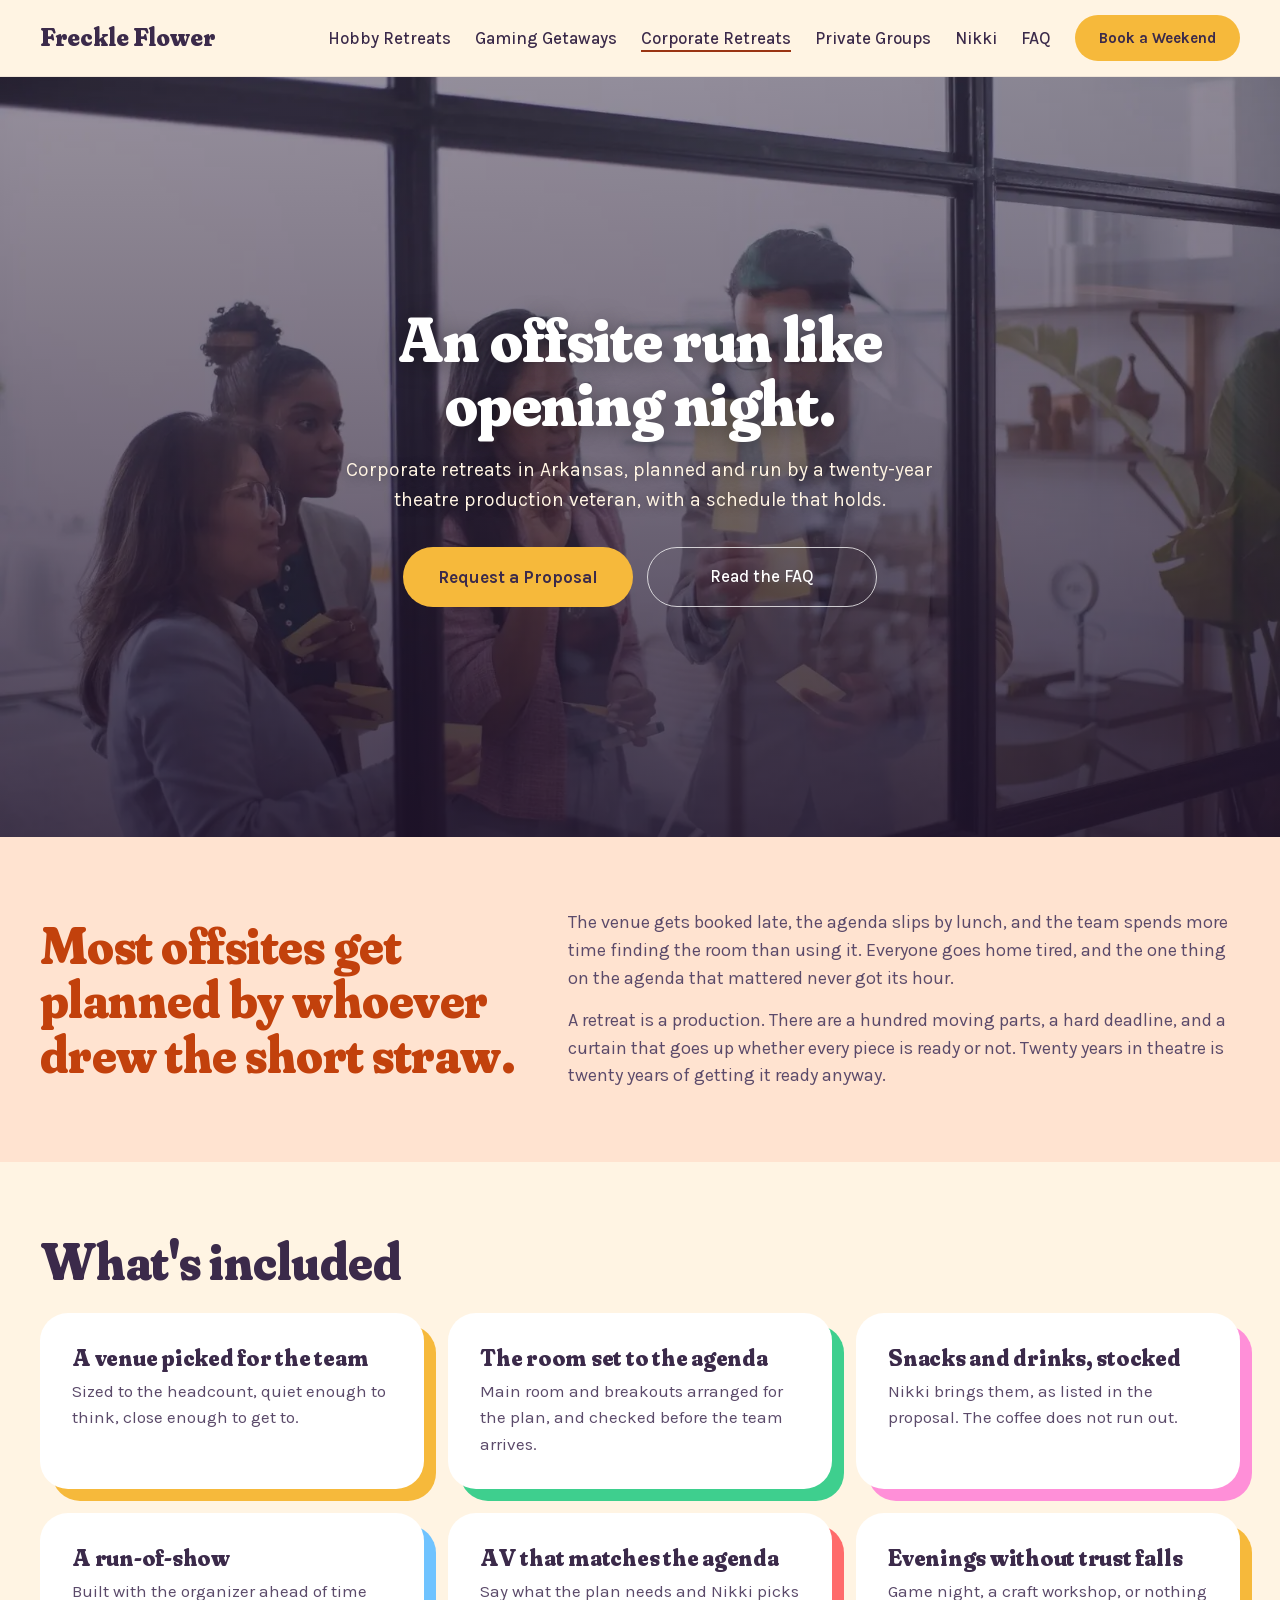
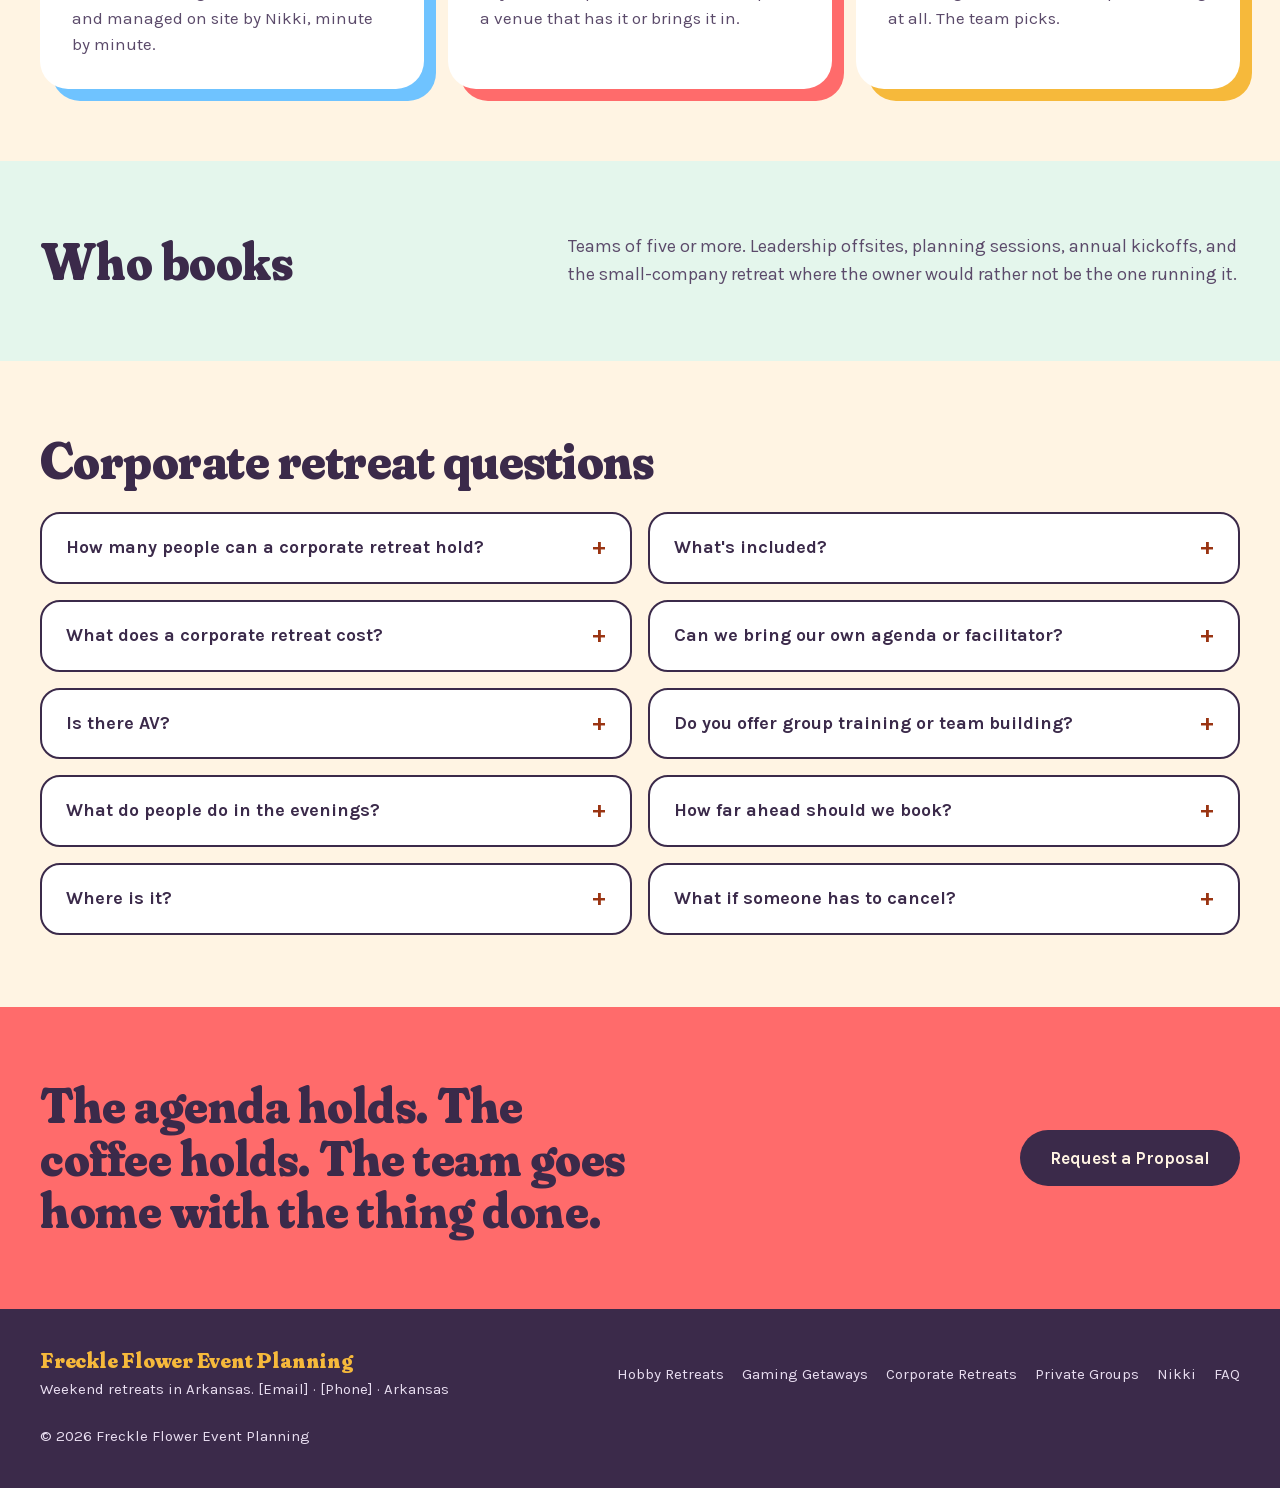
==== public/corporate-retreats.html @ 46fff673 "Hero: Business Made Simple pattern on every page One full-bleed photo behind everything, darkened, w" ====
<!doctype html>
<html lang="en">
<head>
<meta charset="utf-8">
<meta name="viewport" content="width=device-width, initial-scale=1">
<title>Corporate Retreats in Arkansas | Freckle Flower Event Planning</title>
<meta name="description" content="Corporate retreats in Arkansas planned and run by a twenty-year theatre production veteran. A venue that fits the team, a room set to the agenda, and a schedule that holds.">
<meta name="theme-color" content="#FFF4E3">
<link rel="icon" href="favicon.svg" type="image/svg+xml">
<link rel="preload" as="image" imagesrcset="assets/img/corporate-480.webp 480w, assets/img/corporate-800.webp 800w, assets/img/corporate-1200.webp 1200w, assets/img/corporate-1600.webp 1600w" imagesizes="100vw" fetchpriority="high">
<link rel="preload" href="assets/fonts/fraunces-800.woff2" as="font" type="font/woff2" crossorigin>
<link rel="preload" href="assets/fonts/karla-latin.woff2" as="font" type="font/woff2" crossorigin>
<style>@font-face{font-family:'Fraunces';font-style:normal;font-weight:800;font-display:swap;src:url(assets/fonts/fraunces-800.woff2) format('woff2')}
@font-face{font-family:'Karla';font-style:normal;font-weight:400 800;font-display:swap;src:url(assets/fonts/karla-latin.woff2) format('woff2')}
:root{--rust-text:#9A3412;--cream:#FFF4E3;--peach:#FFE3D0;--mint:#E4F6EC;--ink:#3B2A4A;--muted:#5B4A6A;--rust:#C2410C;--marigold:#F6B93B;--coral:#FF6B6B;--green:#3ECF8E;--pink:#FF8FD8;--sky:#6FC3FF;--plum:#B8329A;--blue:#1D6FA8;--dkgreen:#1B8A5A}
*{box-sizing:border-box}
html{scroll-behavior:smooth}
body{margin:0;background:var(--cream);color:var(--ink);font-family:Karla,Arial,Helvetica,sans-serif;font-size:17px;line-height:1.55}
img,video{max-width:100%;display:block}
img{height:auto}
a{color:var(--rust-text)}
.display{font-family:Fraunces,'Times New Roman',Times,serif;font-variation-settings:"SOFT" 100,"WONK" 1;letter-spacing:-.01em;font-weight:800;line-height:1.05}
h1,h2,h3{margin:0}
h2.display{font-size:clamp(30px,4.4vw,52px);margin-bottom:24px;text-wrap:balance}
h3.display{font-size:24px;margin-bottom:8px}
p{margin:0 0 14px}
p:last-child{margin-bottom:0}
.wrap{width:min(1200px,100% - 32px);margin-inline:auto}
.text-rust{color:var(--rust)}.text-plum{color:var(--plum)}.text-blue{color:var(--blue)}.text-green{color:var(--dkgreen)}
.lead{font-size:19px;color:var(--muted)}
.prose{color:var(--muted);font-size:18px}
.prose .strong,.strong{color:var(--ink);font-weight:500}
.prose h2{color:var(--ink)}
.eyebrow{display:inline-block;background:var(--peach);color:var(--rust-text);border-radius:999px;padding:8px 16px;font-size:13px;font-weight:700;letter-spacing:.08em;text-transform:uppercase;margin-bottom:16px}
.band-peach .eyebrow{background:var(--cream)}

/* nav */
.nav{background:var(--cream);position:sticky;top:0;z-index:20;border-bottom:1px solid rgba(59,42,74,.08)}
.nav-inner{display:flex;align-items:center;justify-content:space-between;min-height:76px;gap:16px}
.brand{font-size:26px;color:var(--ink);text-decoration:none}
.menu ul{list-style:none;margin:0;padding:0;display:flex;gap:24px;align-items:center;font-weight:500}
.menu a{color:var(--ink);text-decoration:none}
.menu a.active{border-bottom:2px solid var(--rust-text);padding-bottom:2px}
.nav-toggle{display:none;background:none;border:0;width:44px;height:44px;padding:8px;cursor:pointer;flex-direction:column;justify-content:center;gap:6px}
.nav-toggle span{display:block;height:3px;background:var(--ink);border-radius:2px}
@media (max-width:1100px){
  .nav-toggle{display:flex}
  .menu{display:none;position:absolute;left:0;right:0;top:100%;background:var(--cream);border-bottom:1px solid rgba(59,42,74,.1);padding:12px 16px 20px}
  .menu.open{display:block}
  .menu ul{flex-direction:column;align-items:flex-start;gap:14px}
  .menu ul li{width:100%}.menu a{display:block;padding:8px 0;font-size:18px}
}

/* buttons */
.btn{display:inline-block;padding:16px 28px;border-radius:999px;font-weight:700;font-size:17px;text-decoration:none;color:var(--ink);border:2px solid transparent;cursor:pointer;font-family:inherit;line-height:1.2}
.btn-accent{background:var(--marigold)}
.btn-secondary{background:transparent;border:1.5px solid rgba(59,42,74,.55);font-weight:500}
.btn-ink{background:var(--ink);color:var(--cream)}
.c-marigold{background:var(--marigold)}.c-pink{background:var(--pink)}.c-sky{background:var(--sky)}.c-mint{background:var(--green)}
.menu .btn{padding:12px 22px;font-size:15px}
.btn-row{display:flex;gap:14px;flex-wrap:wrap;margin-top:8px}
.link{font-weight:700;text-decoration:none;color:var(--rust-text);border-bottom:2px solid var(--rust-text)}

/* hero */
.page-title{font-size:clamp(36px,5.5vw,64px);line-height:1;margin-bottom:16px}
@media (max-width:900px){
  .eyebrow{font-size:12px;letter-spacing:.06em;border-radius:14px;padding:7px 12px}
}

/* cards */
.card{background:#fff;border-radius:28px;padding:32px;color:var(--ink)}
.card p{color:var(--muted)}
.card svg{color:var(--ink);margin-bottom:12px}
.shadow-marigold{box-shadow:12px 12px 0 var(--marigold)}
.shadow-mint{box-shadow:12px 12px 0 var(--green)}
.shadow-pink{box-shadow:12px 12px 0 var(--pink)}
.shadow-sky{box-shadow:12px 12px 0 var(--sky)}
.shadow-coral{box-shadow:12px 12px 0 var(--coral)}
.shadow-ink{box-shadow:8px 8px 0 var(--ink)}
.card-link{text-decoration:none;background:var(--cream);display:flex;flex-direction:column;gap:6px}
.card-link .more{font-weight:700;margin-top:auto}

/* sections */
.band{padding:72px 0}
.band-peach{background:var(--peach)}.band-mint{background:var(--mint)}.band-marigold{background:var(--marigold)}.band-coral{background:var(--coral)}
.two-col{display:grid;grid-template-columns:minmax(0,5fr) minmax(0,7fr);gap:48px;align-items:center}
.two-col h2{margin-bottom:0}
.grid{display:grid;gap:24px}
.grid-3{grid-template-columns:repeat(3,minmax(0,1fr))}
.grid-2{grid-template-columns:repeat(2,minmax(0,1fr))}
@media (max-width:900px){.two-col{grid-template-columns:1fr;gap:20px}.grid-3{grid-template-columns:1fr}.grid-2{grid-template-columns:1fr}.band{padding:56px 0}}
.band .btn-row{margin-top:32px}
.cta-inner{display:flex;align-items:center;justify-content:space-between;gap:32px;flex-wrap:wrap}
.cta-inner h2{margin:0;max-width:760px;font-size:clamp(30px,4.2vw,50px)}

/* group video band: video on top, card overlapping its bottom edge */
.party{position:relative;padding:0 0 56px;background:var(--cream)}
.party-media{position:relative;width:100%;height:min(68vh,640px);min-height:320px;overflow:hidden;background:var(--peach)}
.party-poster,.party-video{position:absolute;inset:0;width:100%;height:100%;max-width:none;object-fit:cover;object-position:center 30%}
.party-video{opacity:0;transition:opacity .9s ease}
.party-video.is-on{opacity:1}
.party-card{position:relative;margin-top:-72px;max-width:720px;background:#fff;padding:40px 44px}
@media (max-width:900px){.party{padding-bottom:44px}.party-media{height:auto;min-height:0;aspect-ratio:4/3}.party-card{margin-top:-44px;max-width:none}}
@media (min-width:600px) and (max-width:900px){.party-media{aspect-ratio:16/9}}

/* guide: Nikki at the center of a flower */
.guide{display:grid;grid-template-columns:400px minmax(0,1fr);gap:64px;align-items:center}
.guide-photo{position:relative;width:100%;max-width:400px;aspect-ratio:1/1;margin:0 auto}
.guide-photo .petals{position:absolute;inset:0;width:100%;height:100%}
.guide-photo img{position:absolute;left:16%;top:16%;width:68%;height:68%;max-width:none;object-fit:cover;object-position:46% 28%;border-radius:50%;border:6px solid var(--cream);box-shadow:0 6px 0 rgba(59,42,74,.12)}
.badge{position:absolute;left:50%;bottom:2%;translate:-50% 0;white-space:nowrap;background:var(--ink);color:var(--cream);border-radius:999px;padding:10px 18px;font-weight:700;font-size:15px}
.pills{display:flex;gap:10px;flex-wrap:wrap;margin-top:16px}
.pills span{background:var(--cream);border-radius:999px;padding:10px 16px;font-size:14px;font-weight:700;color:var(--rust-text)}
@media (max-width:900px){.guide{grid-template-columns:1fr;gap:28px}.guide-photo{max-width:340px}}

/* steps */
.steps .step{border-top:4px solid var(--marigold);padding-top:20px}
.step-mint{border-top-color:var(--green)!important}.step-pink{border-top-color:var(--pink)!important}
.step .num{font-size:64px;line-height:1;margin-bottom:8px}
.step h3{font-size:24px;margin-bottom:8px}
.step p{color:var(--muted)}

/* lead form */
.lead-card{display:grid;grid-template-columns:minmax(0,1fr) minmax(0,1fr);gap:48px;align-items:center;padding:44px 52px}
.lead-card h2{font-size:clamp(26px,3vw,34px)}
.form{display:flex;flex-direction:column;gap:10px}
.form label{font-size:14px;font-weight:700}
.form input,.form select{font:inherit;padding:13px 16px;border-radius:12px;border:2px solid var(--ink);background:var(--cream);color:var(--ink);width:100%}
.form .btn{align-self:flex-start;margin-top:8px}
@media (max-width:900px){.lead-card{grid-template-columns:1fr;gap:24px;padding:28px}}

/* faq */
.faq-grid{display:grid;grid-template-columns:repeat(2,minmax(0,1fr));gap:16px}
.faq{background:#fff;border:2px solid var(--ink);border-radius:20px;padding:0}
.faq summary{cursor:pointer;padding:20px 24px;font-weight:700;font-size:18px;list-style:none;display:flex;justify-content:space-between;gap:16px}
.faq summary::-webkit-details-marker{display:none}
.faq summary::after{content:"+";font-size:24px;line-height:1;color:var(--rust-text);flex:0 0 auto}
.faq[open] summary::after{content:"\2013"}
.faq p{padding:0 24px 22px;color:var(--muted);margin:0}
.faq-img{width:100%;height:clamp(200px,40vw,380px);object-fit:cover;border-radius:32px;margin-bottom:28px}
@media (max-width:900px){.faq-grid{grid-template-columns:1fr}}

/* footer */
.footer{background:var(--ink);color:#E8DDF0;padding:40px 0;font-size:15px}
.footer-inner{display:flex;justify-content:space-between;align-items:center;gap:24px;flex-wrap:wrap}
.footer-brand{font-size:22px;color:var(--marigold);margin-bottom:6px}
.footer-links{display:flex;gap:18px;flex-wrap:wrap}
.footer-links a{color:#E8DDF0;text-decoration:none}

/* phone refinements */
.jump{display:flex;gap:12px;flex-wrap:wrap;margin-top:8px}
@media (max-width:640px){
  .party-card{padding:26px 24px}
  .jump{display:grid;grid-template-columns:1fr 1fr;gap:10px}
  .jump .btn{padding:14px 8px;font-size:15px;text-align:center}
  .cta-inner .btn{width:100%;text-align:center}
  .cta-inner{gap:20px}
}

/* phone hero: one full-width button, secondary as a text link (kept last so it wins) */


/* hero: full-bleed photo, darkened, centered copy, stacked buttons */
.hero{position:relative;isolation:isolate;display:flex;align-items:center;justify-content:center;text-align:center;min-height:min(86vh,760px);padding:64px 0;background:var(--ink);color:#fff;overflow:hidden}
.hero-img{position:absolute;inset:0;z-index:-2;width:100%;height:100%;object-fit:cover}
.hero::before{content:"";position:absolute;inset:0;z-index:-1;background:linear-gradient(180deg,rgba(28,14,40,.45) 0%,rgba(28,14,40,.62) 55%,rgba(28,14,40,.8) 100%)}
.hero > .wrap{width:min(860px,100% - 32px)}
.hero-card{background:none;padding:0;box-shadow:none;border-radius:0;display:flex;flex-direction:column;align-items:center}
.hero-title{font-size:clamp(38px,5vw,72px);line-height:1;color:#fff;margin:0 0 20px;text-wrap:balance;text-shadow:0 2px 24px rgba(0,0,0,.4)}
.hero-title .text-rust{color:var(--marigold)}
.hero .lead{color:#FFF4E3;font-size:clamp(18px,1.5vw,22px);max-width:34em;margin:0 0 32px;text-shadow:0 1px 12px rgba(0,0,0,.4)}
.hero .btn-row{margin:0;justify-content:center;gap:14px}
.hero .btn{min-width:230px;text-align:center;padding:18px 30px}
.hero .btn-secondary{color:#fff;border-color:rgba(255,255,255,.75)}
@media (max-width:900px){
  .hero{min-height:min(78vh,640px);padding:48px 0}
  .hero .btn-row{flex-direction:column;align-items:stretch;width:100%;max-width:360px;gap:12px}
  .hero .btn-secondary{border:0;text-decoration:underline;text-underline-offset:4px;padding:10px 0}
}
</style>
</head>
<body>
<header class="nav">
<div class="wrap nav-inner">
<a class="brand display" href="index.html">Freckle Flower</a>
<button class="nav-toggle" aria-expanded="false" aria-controls="menu" aria-label="Menu"><span></span><span></span><span></span></button>
<nav id="menu" class="menu"><ul><li><a href="hobby-retreats.html">Hobby Retreats</a></li><li><a href="gaming-getaways.html">Gaming Getaways</a></li><li><a href="corporate-retreats.html" class=active>Corporate Retreats</a></li><li><a href="private-groups.html">Private Groups</a></li><li><a href="index.html#nikki">Nikki</a></li><li><a href="faq.html">FAQ</a></li><li><a class="btn btn-accent" href="index.html#book">Book a Weekend</a></li></ul></nav>
</div>
</header>
<main>
<section class="hero">
<img class="hero-img" src="assets/img/corporate-1600.webp" srcset="assets/img/corporate-480.webp 480w, assets/img/corporate-800.webp 800w, assets/img/corporate-1200.webp 1200w, assets/img/corporate-1600.webp 1600w" sizes="100vw" width="1600" height="1067" alt="A team of four working through sticky notes on a glass wall" fetchpriority="high" decoding="async" style="object-position: center 40%">
<div class="wrap"><div class="card hero-card shadow-ink">
<h1 class="display hero-title">An offsite run like opening night.</h1>
<p class="lead">Corporate retreats in Arkansas, planned and run by a twenty-year theatre production veteran, with a schedule that holds.</p>
<div class="btn-row"><a class="btn btn-accent" href="#book">Request a Proposal</a><a class="btn btn-secondary" href="faq.html">Read the FAQ</a></div>
</div></div>
</section>
<section class="band band-peach"><div class="wrap two-col">
<h2 class="display text-rust">Most offsites get planned by whoever drew the short straw.</h2><div class="prose"><p>The venue gets booked late, the agenda slips by lunch, and the team spends more time finding the room than using it. Everyone goes home tired, and the one thing on the agenda that mattered never got its hour.</p><p>A retreat is a production. There are a hundred moving parts, a hard deadline, and a curtain that goes up whether every piece is ready or not. Twenty years in theatre is twenty years of getting it ready anyway.</p></div>
</div></section>
<section class="band"><div class="wrap">
<h2 class="display">What's included</h2><div class="grid grid-3"><div class="card shadow-marigold"><h3 class="display">A venue picked for the team</h3><p>Sized to the headcount, quiet enough to think, close enough to get to.</p></div><div class="card shadow-mint"><h3 class="display">The room set to the agenda</h3><p>Main room and breakouts arranged for the plan, and checked before the team arrives.</p></div><div class="card shadow-pink"><h3 class="display">Snacks and drinks, stocked</h3><p>Nikki brings them, as listed in the proposal. The coffee does not run out.</p></div><div class="card shadow-sky"><h3 class="display">A run-of-show</h3><p>Built with the organizer ahead of time and managed on site by Nikki, minute by minute.</p></div><div class="card shadow-coral"><h3 class="display">AV that matches the agenda</h3><p>Say what the plan needs and Nikki picks a venue that has it or brings it in.</p></div><div class="card shadow-marigold"><h3 class="display">Evenings without trust falls</h3><p>Game night, a craft workshop, or nothing at all. The team picks.</p></div></div>
</div></section>
<section class="band band-mint"><div class="wrap two-col">
<h2 class="display">Who books</h2><div class="prose"><p>Teams of five or more. Leadership offsites, planning sessions, annual kickoffs, and the small-company retreat where the owner would rather not be the one running it.</p></div>
</div></section>
<section class="band"><div class="wrap">
<h2 class="display">Corporate retreat questions</h2><div class="faq-grid"><details class="faq"><summary>How many people can a corporate retreat hold?</summary><p>Retreats run for teams of five or more. Say the headcount up front and Nikki picks a venue that fits it.</p></details><details class="faq"><summary>What's included?</summary><p>A venue picked for the team, the room set to the agenda, snacks and drinks stocked, a run-of-show, and Nikki on site running the clock. Catering and lodging are arranged per retreat and spelled out in the proposal.</p></details><details class="faq"><summary>What does a corporate retreat cost?</summary><p>Every retreat is built and priced for the team. Headcount, length, venue, and the agenda all shape it, so pricing comes with the proposal.</p></details><details class="faq"><summary>Can we bring our own agenda or facilitator?</summary><p>Yes. The team owns the content. Nikki owns the logistics and the clock.</p></details><details class="faq"><summary>Is there AV?</summary><p>Depends on the venue. Say what the agenda needs, projector, screens, whiteboards, wifi, and Nikki picks a place that has it or brings it in. It's all in the proposal.</p></details><details class="faq"><summary>Do you offer group training or team building?</summary><p>Not personally. I run the retreat. I do have a few facilitators I collaborate with all the time, and if the team wants training or team building built into the weekend, say so and I'll recommend a few.</p></details><details class="faq"><summary>What do people do in the evenings?</summary><p>Whatever they want. Game night, a craft workshop, or nothing at all. No trust falls.</p></details><details class="faq"><summary>How far ahead should we book?</summary><p>As early as the calendar allows. A retreat is planned like a production, and the run-of-show takes a few weeks to build.</p></details><details class="faq"><summary>Where is it?</summary><p>At a venue picked for the team, somewhere in Arkansas. The proposal names the place.</p></details><details class="faq"><summary>What if someone has to cancel?</summary><p>Once a weekend is booked, it's booked. There are no refunds, so get the five confirmed before booking.</p></details></div>
</div></section>
<section id="book" class="band band-coral"><div class="wrap cta-inner">
<h2 class="display">The agenda holds. The coffee holds. The team goes home with the thing done.</h2><a class="btn btn-ink" href="mailto:[Email]?subject=Booking%20a%20weekend">Request a Proposal</a>
</div></section>
</main>
<footer class="footer">
<div class="wrap footer-inner">
<div><div class="display footer-brand">Freckle Flower Event Planning</div><div>Weekend retreats in Arkansas. [Email] · [Phone] · Arkansas</div></div>
<nav class="footer-links"><a href="hobby-retreats.html">Hobby Retreats</a><a href="gaming-getaways.html">Gaming Getaways</a><a href="corporate-retreats.html">Corporate Retreats</a><a href="private-groups.html">Private Groups</a><a href="index.html#nikki">Nikki</a><a href="faq.html">FAQ</a></nav>
<div>© 2026 Freckle Flower Event Planning</div>
</div>
</footer>
<script src="script.js"></script>
</body>
</html>
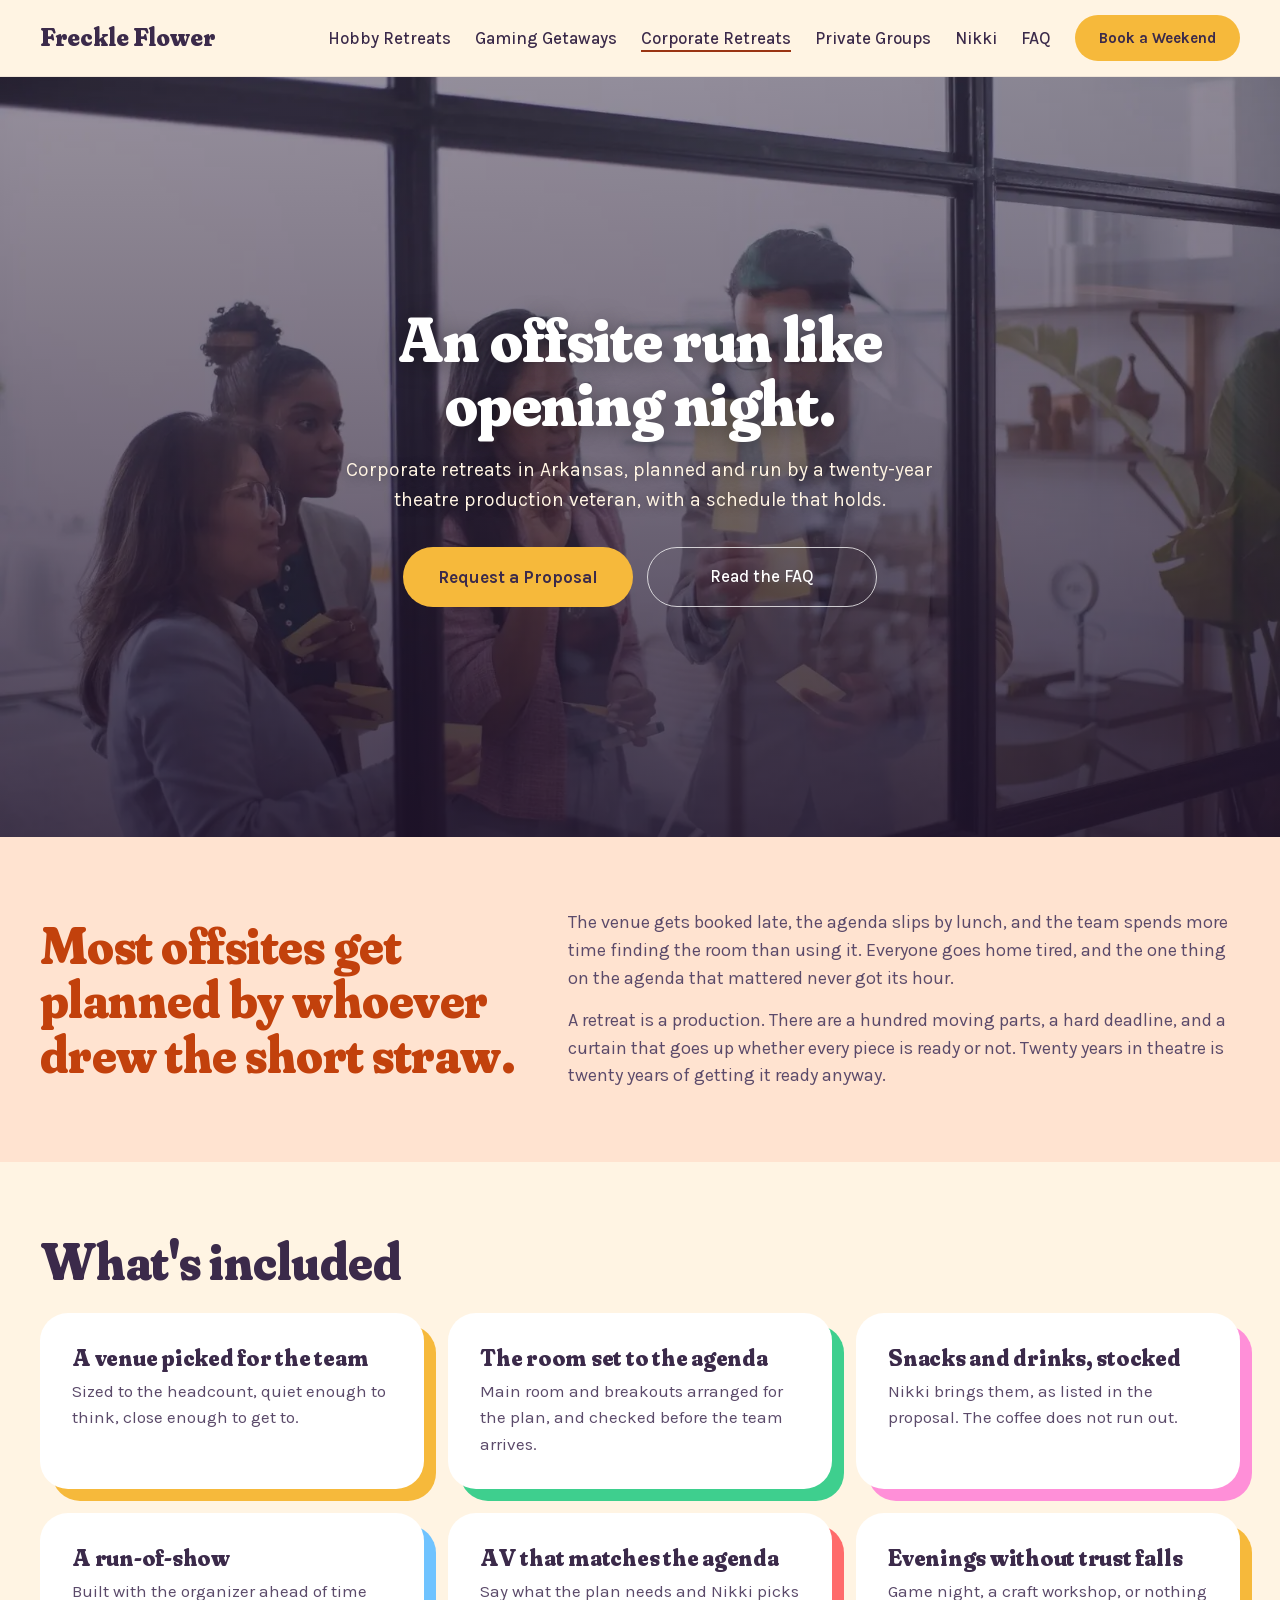
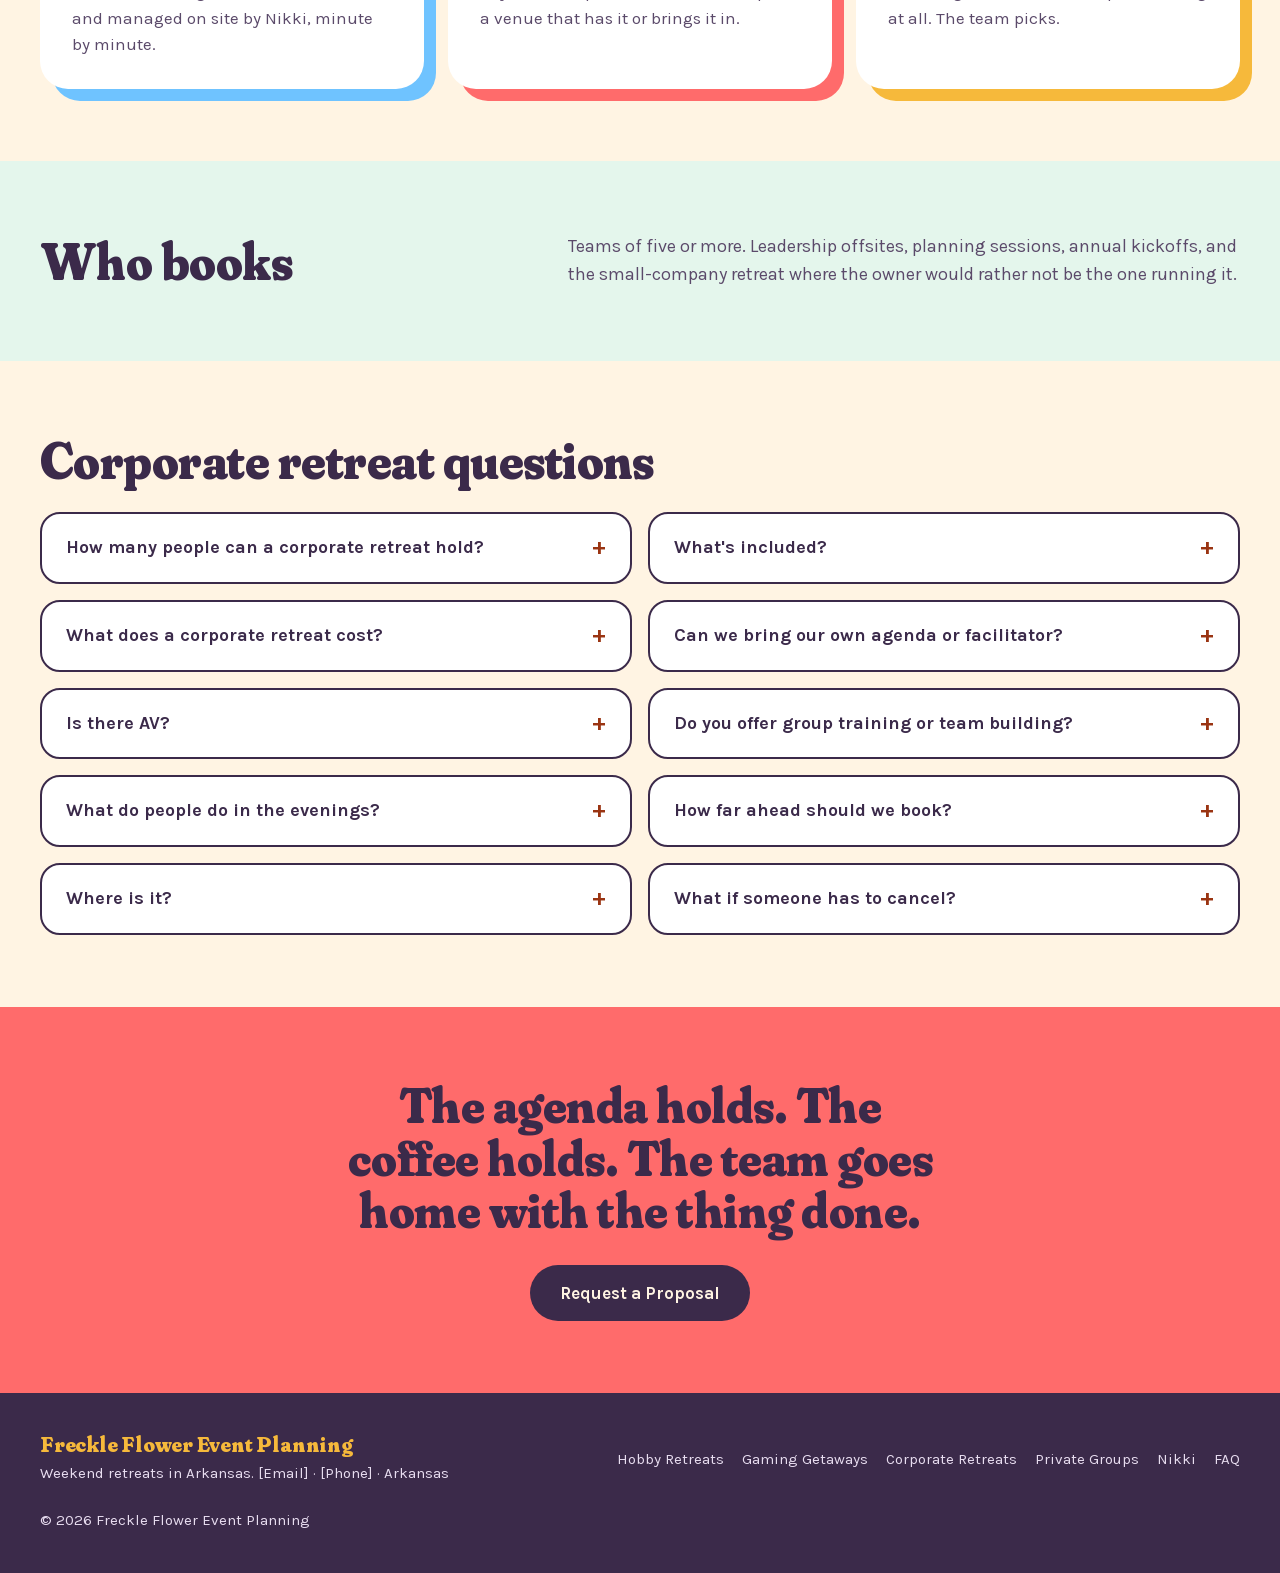
==== commit 08688dc3: "Center the booking buttons under symmetrical sections and in the closing band Co-Authored-By: Claude" ====
--- a/public/corporate-retreats.html
+++ b/public/corporate-retreats.html
@@ -89,9 +89,9 @@
 .grid-3{grid-template-columns:repeat(3,minmax(0,1fr))}
 .grid-2{grid-template-columns:repeat(2,minmax(0,1fr))}
 @media (max-width:900px){.two-col{grid-template-columns:1fr;gap:20px}.grid-3{grid-template-columns:1fr}.grid-2{grid-template-columns:1fr}.band{padding:56px 0}}
-.band .btn-row{margin-top:32px}
-.cta-inner{display:flex;align-items:center;justify-content:space-between;gap:32px;flex-wrap:wrap}
-.cta-inner h2{margin:0;max-width:760px;font-size:clamp(30px,4.2vw,50px)}
+.band .btn-row{margin-top:36px;justify-content:center}
+.cta-inner{display:flex;flex-direction:column;align-items:center;text-align:center;gap:28px}
+.cta-inner h2{margin:0;max-width:820px;font-size:clamp(30px,4.2vw,50px);text-wrap:balance}
 
 /* group video band: video on top, card overlapping its bottom edge */
 .party{position:relative;padding:0 0 56px;background:var(--cream)}
@@ -153,7 +153,7 @@
   .party-card{padding:26px 24px}
   .jump{display:grid;grid-template-columns:1fr 1fr;gap:10px}
   .jump .btn{padding:14px 8px;font-size:15px;text-align:center}
-  .cta-inner .btn{width:100%;text-align:center}
+  .cta-inner .btn{width:100%;max-width:360px;text-align:center}
   .cta-inner{gap:20px}
 }
 
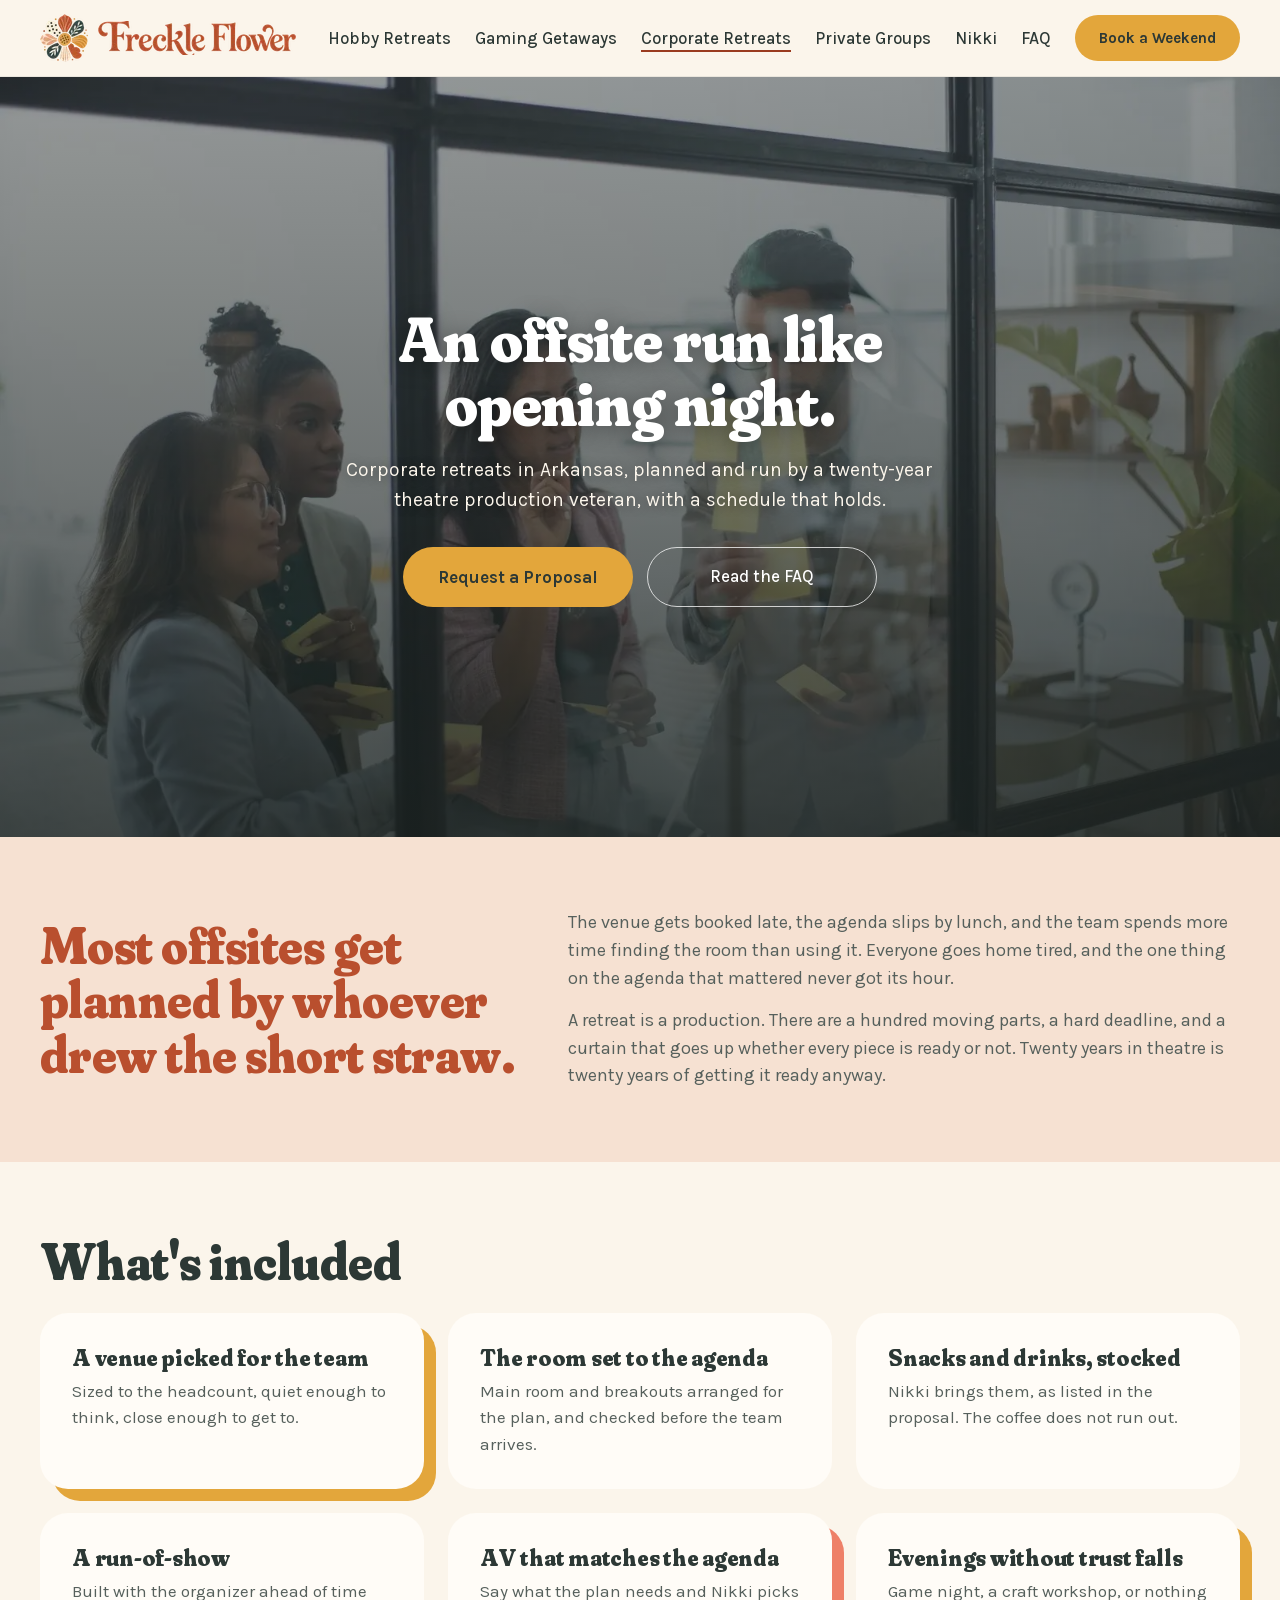
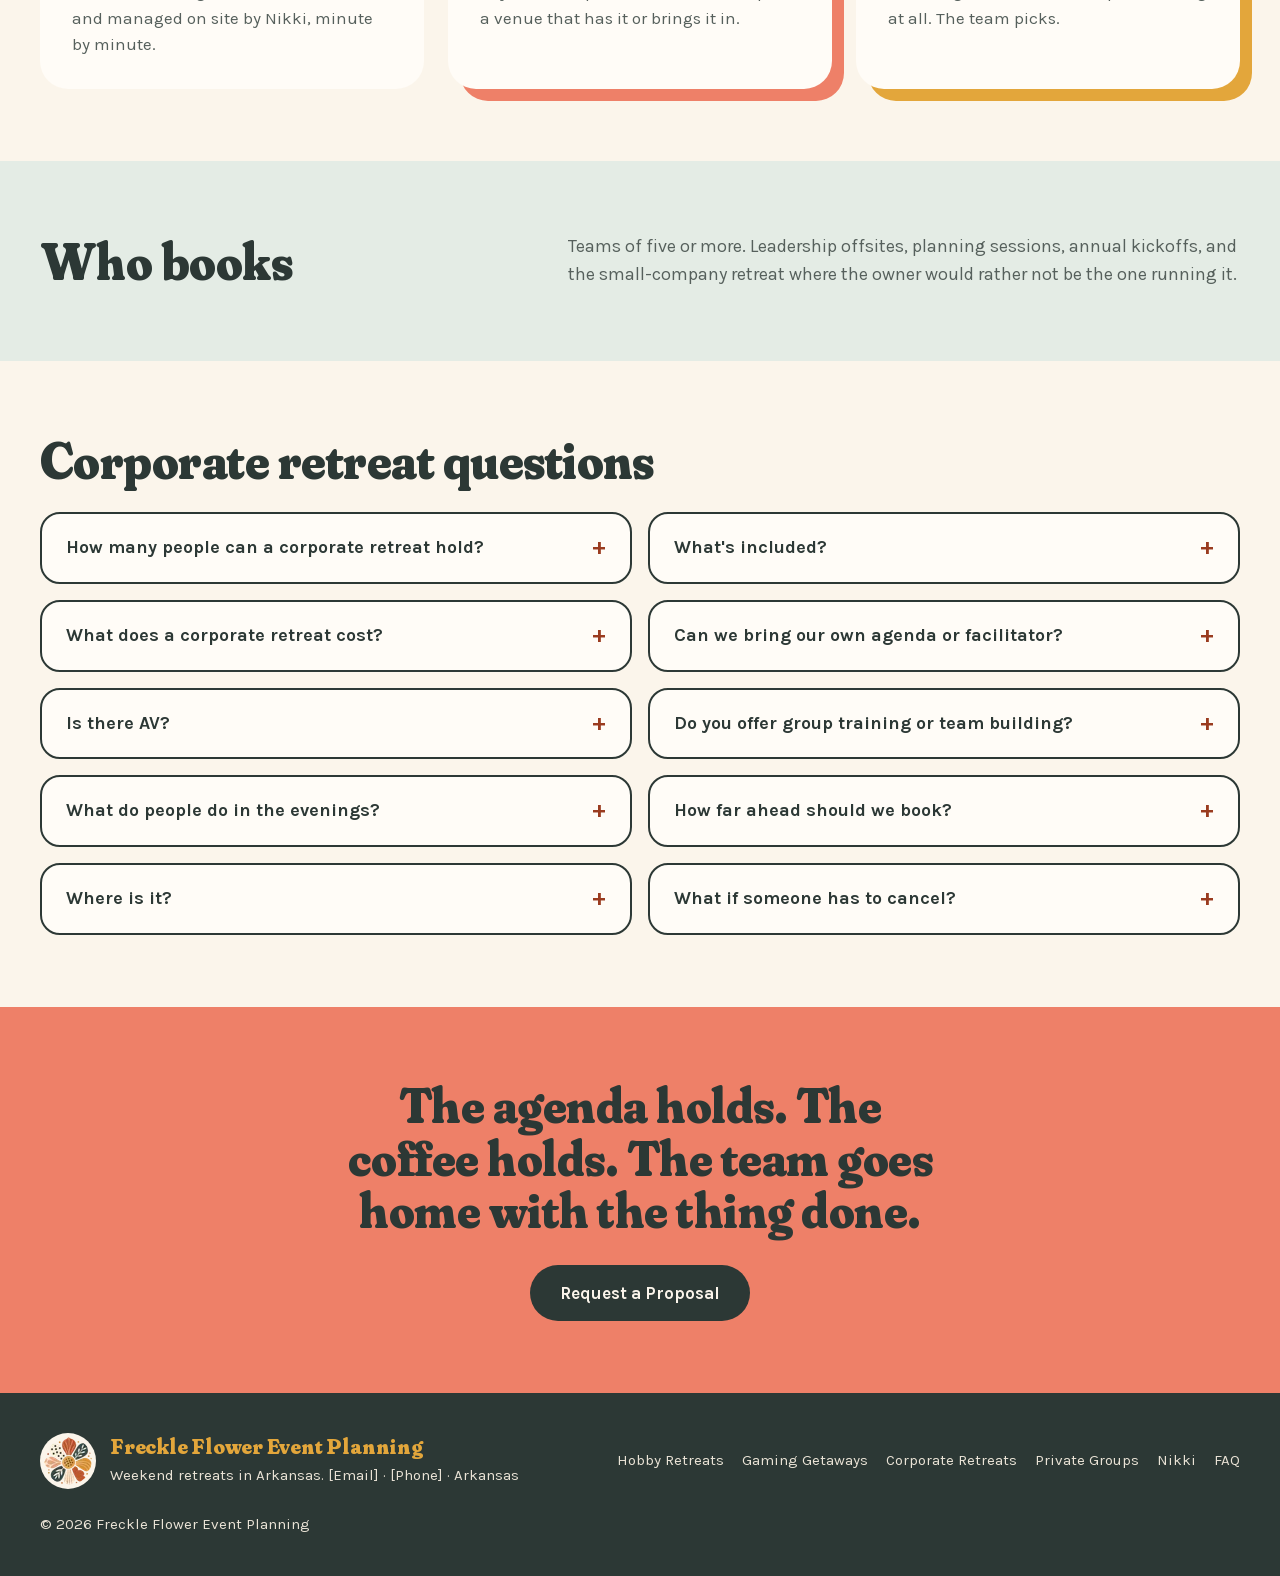
==== commit fff251d7: "Nikki's brand: patchwork flower logo, favicons, and palette from her brand boards Header and footer " ====
--- a/public/corporate-retreats.html
+++ b/public/corporate-retreats.html
@@ -5,14 +5,16 @@
 <meta name="viewport" content="width=device-width, initial-scale=1">
 <title>Corporate Retreats in Arkansas | Freckle Flower Event Planning</title>
 <meta name="description" content="Corporate retreats in Arkansas planned and run by a twenty-year theatre production veteran. A venue that fits the team, a room set to the agenda, and a schedule that holds.">
-<meta name="theme-color" content="#FFF4E3">
-<link rel="icon" href="favicon.svg" type="image/svg+xml">
+<meta name="theme-color" content="#FBF5EB">
+<link rel="icon" href="favicon-48.png" sizes="48x48" type="image/png">
+<link rel="icon" href="favicon-32.png" sizes="32x32" type="image/png">
+<link rel="apple-touch-icon" href="apple-touch-icon.png">
 <link rel="preload" as="image" imagesrcset="assets/img/corporate-480.webp 480w, assets/img/corporate-800.webp 800w, assets/img/corporate-1200.webp 1200w, assets/img/corporate-1600.webp 1600w" imagesizes="100vw" fetchpriority="high">
 <link rel="preload" href="assets/fonts/fraunces-800.woff2" as="font" type="font/woff2" crossorigin>
 <link rel="preload" href="assets/fonts/karla-latin.woff2" as="font" type="font/woff2" crossorigin>
 <style>@font-face{font-family:'Fraunces';font-style:normal;font-weight:800;font-display:swap;src:url(assets/fonts/fraunces-800.woff2) format('woff2')}
 @font-face{font-family:'Karla';font-style:normal;font-weight:400 800;font-display:swap;src:url(assets/fonts/karla-latin.woff2) format('woff2')}
-:root{--rust-text:#9A3412;--cream:#FFF4E3;--peach:#FFE3D0;--mint:#E4F6EC;--ink:#3B2A4A;--muted:#5B4A6A;--rust:#C2410C;--marigold:#F6B93B;--coral:#FF6B6B;--green:#3ECF8E;--pink:#FF8FD8;--sky:#6FC3FF;--plum:#B8329A;--blue:#1D6FA8;--dkgreen:#1B8A5A}
+:root{--rust-text:#9A3B1F;--cream:#FBF5EB;--peach:#F6E1D2;--sage-wash:#E4ECE5;--ink:#2C3835;--muted:#56605C;--rust:#B94F2E;--marigold:#E3A63B;--coral:#EE8068;--sage:#9FBBA9;--blush:#EDB89E;--teal:#2A7570;--teal-deep:#1F6460;--forest:#2F4A46;--ochre:#8C5A12;--paper:#FFFCF7}
 *{box-sizing:border-box}
 html{scroll-behavior:smooth}
 body{margin:0;background:var(--cream);color:var(--ink);font-family:Karla,Arial,Helvetica,sans-serif;font-size:17px;line-height:1.55}
@@ -26,7 +28,7 @@
 p{margin:0 0 14px}
 p:last-child{margin-bottom:0}
 .wrap{width:min(1200px,100% - 32px);margin-inline:auto}
-.text-rust{color:var(--rust)}.text-plum{color:var(--plum)}.text-blue{color:var(--blue)}.text-green{color:var(--dkgreen)}
+.text-rust{color:var(--rust)}.text-teal{color:var(--teal-deep)}.text-forest{color:var(--forest)}.text-ochre{color:var(--ochre)}
 .lead{font-size:19px;color:var(--muted)}
 .prose{color:var(--muted);font-size:18px}
 .prose .strong,.strong{color:var(--ink);font-weight:500}
@@ -35,9 +37,12 @@
 .band-peach .eyebrow{background:var(--cream)}
 
 /* nav */
-.nav{background:var(--cream);position:sticky;top:0;z-index:20;border-bottom:1px solid rgba(59,42,74,.08)}
+.nav{background:var(--cream);position:sticky;top:0;z-index:20;border-bottom:1px solid rgba(44,56,53,.08)}
 .nav-inner{display:flex;align-items:center;justify-content:space-between;min-height:76px;gap:16px}
-.brand{font-size:26px;color:var(--ink);text-decoration:none}
+.brand{display:flex;align-items:center;gap:10px;text-decoration:none;flex:0 0 auto}
+.brand-flower{width:48px;height:48px}
+.brand-word{width:198px;height:34px}
+@media (max-width:380px){.brand-flower{width:40px;height:40px}.brand-word{width:163px;height:28px}}
 .menu ul{list-style:none;margin:0;padding:0;display:flex;gap:24px;align-items:center;font-weight:500}
 .menu a{color:var(--ink);text-decoration:none}
 .menu a.active{border-bottom:2px solid var(--rust-text);padding-bottom:2px}
@@ -45,7 +50,7 @@
 .nav-toggle span{display:block;height:3px;background:var(--ink);border-radius:2px}
 @media (max-width:1100px){
   .nav-toggle{display:flex}
-  .menu{display:none;position:absolute;left:0;right:0;top:100%;background:var(--cream);border-bottom:1px solid rgba(59,42,74,.1);padding:12px 16px 20px}
+  .menu{display:none;position:absolute;left:0;right:0;top:100%;background:var(--cream);border-bottom:1px solid rgba(44,56,53,.1);padding:12px 16px 20px}
   .menu.open{display:block}
   .menu ul{flex-direction:column;align-items:flex-start;gap:14px}
   .menu ul li{width:100%}.menu a{display:block;padding:8px 0;font-size:18px}
@@ -54,9 +59,9 @@
 /* buttons */
 .btn{display:inline-block;padding:16px 28px;border-radius:999px;font-weight:700;font-size:17px;text-decoration:none;color:var(--ink);border:2px solid transparent;cursor:pointer;font-family:inherit;line-height:1.2}
 .btn-accent{background:var(--marigold)}
-.btn-secondary{background:transparent;border:1.5px solid rgba(59,42,74,.55);font-weight:500}
+.btn-secondary{background:transparent;border:1.5px solid rgba(44,56,53,.55);font-weight:500}
 .btn-ink{background:var(--ink);color:var(--cream)}
-.c-marigold{background:var(--marigold)}.c-pink{background:var(--pink)}.c-sky{background:var(--sky)}.c-mint{background:var(--green)}
+.c-marigold{background:var(--marigold)}.c-blush{background:var(--blush)}.c-teal{background:var(--teal);color:var(--cream)}.c-sage{background:var(--sage)}
 .menu .btn{padding:12px 22px;font-size:15px}
 .btn-row{display:flex;gap:14px;flex-wrap:wrap;margin-top:8px}
 .link{font-weight:700;text-decoration:none;color:var(--rust-text);border-bottom:2px solid var(--rust-text)}
@@ -68,13 +73,13 @@
 }
 
 /* cards */
-.card{background:#fff;border-radius:28px;padding:32px;color:var(--ink)}
+.card{background:var(--paper);border-radius:28px;padding:32px;color:var(--ink)}
 .card p{color:var(--muted)}
 .card svg{color:var(--ink);margin-bottom:12px}
 .shadow-marigold{box-shadow:12px 12px 0 var(--marigold)}
-.shadow-mint{box-shadow:12px 12px 0 var(--green)}
-.shadow-pink{box-shadow:12px 12px 0 var(--pink)}
-.shadow-sky{box-shadow:12px 12px 0 var(--sky)}
+.shadow-sage{box-shadow:12px 12px 0 var(--sage)}
+.shadow-blush{box-shadow:12px 12px 0 var(--blush)}
+.shadow-teal{box-shadow:12px 12px 0 var(--teal)}
 .shadow-coral{box-shadow:12px 12px 0 var(--coral)}
 .shadow-ink{box-shadow:8px 8px 0 var(--ink)}
 .card-link{text-decoration:none;background:var(--cream);display:flex;flex-direction:column;gap:6px}
@@ -82,7 +87,7 @@
 
 /* sections */
 .band{padding:72px 0}
-.band-peach{background:var(--peach)}.band-mint{background:var(--mint)}.band-marigold{background:var(--marigold)}.band-coral{background:var(--coral)}
+.band-peach{background:var(--peach)}.band-sage{background:var(--sage-wash)}.band-marigold{background:var(--marigold)}.band-coral{background:var(--coral)}
 .two-col{display:grid;grid-template-columns:minmax(0,5fr) minmax(0,7fr);gap:48px;align-items:center}
 .two-col h2{margin-bottom:0}
 .grid{display:grid;gap:24px}
@@ -99,7 +104,7 @@
 .party-poster,.party-video{position:absolute;inset:0;width:100%;height:100%;max-width:none;object-fit:cover;object-position:center 30%}
 .party-video{opacity:0;transition:opacity .9s ease}
 .party-video.is-on{opacity:1}
-.party-card{position:relative;margin-top:-72px;max-width:720px;background:#fff;padding:40px 44px}
+.party-card{position:relative;margin-top:-72px;max-width:720px;background:var(--paper);padding:40px 44px}
 @media (max-width:900px){.party{padding-bottom:44px}.party-media{height:auto;min-height:0;aspect-ratio:4/3}.party-card{margin-top:-44px;max-width:none}}
 @media (min-width:600px) and (max-width:900px){.party-media{aspect-ratio:16/9}}
 
@@ -107,7 +112,7 @@
 .guide{display:grid;grid-template-columns:400px minmax(0,1fr);gap:64px;align-items:center}
 .guide-photo{position:relative;width:100%;max-width:400px;aspect-ratio:1/1;margin:0 auto}
 .guide-photo .petals{position:absolute;inset:0;width:100%;height:100%}
-.guide-photo img{position:absolute;left:16%;top:16%;width:68%;height:68%;max-width:none;object-fit:cover;object-position:46% 28%;border-radius:50%;border:6px solid var(--cream);box-shadow:0 6px 0 rgba(59,42,74,.12)}
+.guide-photo img{position:absolute;left:16%;top:16%;width:68%;height:68%;max-width:none;object-fit:cover;object-position:46% 28%;border-radius:50%;border:6px solid var(--cream);box-shadow:0 6px 0 rgba(44,56,53,.12)}
 .badge{position:absolute;left:50%;bottom:2%;translate:-50% 0;white-space:nowrap;background:var(--ink);color:var(--cream);border-radius:999px;padding:10px 18px;font-weight:700;font-size:15px}
 .pills{display:flex;gap:10px;flex-wrap:wrap;margin-top:16px}
 .pills span{background:var(--cream);border-radius:999px;padding:10px 16px;font-size:14px;font-weight:700;color:var(--rust-text)}
@@ -115,7 +120,7 @@
 
 /* steps */
 .steps .step{border-top:4px solid var(--marigold);padding-top:20px}
-.step-mint{border-top-color:var(--green)!important}.step-pink{border-top-color:var(--pink)!important}
+.step-sage{border-top-color:var(--sage)!important}.step-blush{border-top-color:var(--blush)!important}
 .step .num{font-size:64px;line-height:1;margin-bottom:8px}
 .step h3{font-size:24px;margin-bottom:8px}
 .step p{color:var(--muted)}
@@ -131,7 +136,7 @@
 
 /* faq */
 .faq-grid{display:grid;grid-template-columns:repeat(2,minmax(0,1fr));gap:16px}
-.faq{background:#fff;border:2px solid var(--ink);border-radius:20px;padding:0}
+.faq{background:var(--paper);border:2px solid var(--ink);border-radius:20px;padding:0}
 .faq summary{cursor:pointer;padding:20px 24px;font-weight:700;font-size:18px;list-style:none;display:flex;justify-content:space-between;gap:16px}
 .faq summary::-webkit-details-marker{display:none}
 .faq summary::after{content:"+";font-size:24px;line-height:1;color:var(--rust-text);flex:0 0 auto}
@@ -141,11 +146,13 @@
 @media (max-width:900px){.faq-grid{grid-template-columns:1fr}}
 
 /* footer */
-.footer{background:var(--ink);color:#E8DDF0;padding:40px 0;font-size:15px}
+.footer{background:var(--ink);color:#EAE3D6;padding:40px 0;font-size:15px}
 .footer-inner{display:flex;justify-content:space-between;align-items:center;gap:24px;flex-wrap:wrap}
+.footer-id{display:flex;align-items:center;gap:14px}
+.footer-flower{width:56px;height:56px;flex:0 0 auto;padding:4px;background:var(--cream);border-radius:50%}
 .footer-brand{font-size:22px;color:var(--marigold);margin-bottom:6px}
 .footer-links{display:flex;gap:18px;flex-wrap:wrap}
-.footer-links a{color:#E8DDF0;text-decoration:none}
+.footer-links a{color:#EAE3D6;text-decoration:none}
 
 /* phone refinements */
 .jump{display:flex;gap:12px;flex-wrap:wrap;margin-top:8px}
@@ -163,12 +170,12 @@
 /* hero: full-bleed photo, darkened, centered copy, stacked buttons */
 .hero{position:relative;isolation:isolate;display:flex;align-items:center;justify-content:center;text-align:center;min-height:min(86vh,760px);padding:64px 0;background:var(--ink);color:#fff;overflow:hidden}
 .hero-img{position:absolute;inset:0;z-index:-2;width:100%;height:100%;object-fit:cover}
-.hero::before{content:"";position:absolute;inset:0;z-index:-1;background:linear-gradient(180deg,rgba(28,14,40,.45) 0%,rgba(28,14,40,.62) 55%,rgba(28,14,40,.8) 100%)}
+.hero::before{content:"";position:absolute;inset:0;z-index:-1;background:linear-gradient(180deg,rgba(24,32,30,.45) 0%,rgba(24,32,30,.62) 55%,rgba(24,32,30,.8) 100%)}
 .hero > .wrap{width:min(860px,100% - 32px)}
 .hero-card{background:none;padding:0;box-shadow:none;border-radius:0;display:flex;flex-direction:column;align-items:center}
 .hero-title{font-size:clamp(38px,5vw,72px);line-height:1;color:#fff;margin:0 0 20px;text-wrap:balance;text-shadow:0 2px 24px rgba(0,0,0,.4)}
 .hero-title .text-rust{color:var(--marigold)}
-.hero .lead{color:#FFF4E3;font-size:clamp(18px,1.5vw,22px);max-width:34em;margin:0 0 32px;text-shadow:0 1px 12px rgba(0,0,0,.4)}
+.hero .lead{color:#FBF5EB;font-size:clamp(18px,1.5vw,22px);max-width:34em;margin:0 0 32px;text-shadow:0 1px 12px rgba(0,0,0,.4)}
 .hero .btn-row{margin:0;justify-content:center;gap:14px}
 .hero .btn{min-width:230px;text-align:center;padding:18px 30px}
 .hero .btn-secondary{color:#fff;border-color:rgba(255,255,255,.75)}
@@ -182,7 +189,7 @@
 <body>
 <header class="nav">
 <div class="wrap nav-inner">
-<a class="brand display" href="index.html">Freckle Flower</a>
+<a class="brand" href="index.html" aria-label="Freckle Flower Event Planning, home"><img class="brand-flower" src="assets/img/brand/flower-96.webp" srcset="assets/img/brand/flower-48.webp 1x, assets/img/brand/flower-96.webp 2x, assets/img/brand/flower-144.webp 3x" width="48" height="48" alt=""><img class="brand-word" src="assets/img/brand/wordmark-68.webp" srcset="assets/img/brand/wordmark-34.webp 1x, assets/img/brand/wordmark-68.webp 2x, assets/img/brand/wordmark-102.webp 3x" width="198" height="34" alt="Freckle Flower"></a>
 <button class="nav-toggle" aria-expanded="false" aria-controls="menu" aria-label="Menu"><span></span><span></span><span></span></button>
 <nav id="menu" class="menu"><ul><li><a href="hobby-retreats.html">Hobby Retreats</a></li><li><a href="gaming-getaways.html">Gaming Getaways</a></li><li><a href="corporate-retreats.html" class=active>Corporate Retreats</a></li><li><a href="private-groups.html">Private Groups</a></li><li><a href="index.html#nikki">Nikki</a></li><li><a href="faq.html">FAQ</a></li><li><a class="btn btn-accent" href="index.html#book">Book a Weekend</a></li></ul></nav>
 </div>
@@ -202,7 +209,7 @@
 <section class="band"><div class="wrap">
 <h2 class="display">What's included</h2><div class="grid grid-3"><div class="card shadow-marigold"><h3 class="display">A venue picked for the team</h3><p>Sized to the headcount, quiet enough to think, close enough to get to.</p></div><div class="card shadow-mint"><h3 class="display">The room set to the agenda</h3><p>Main room and breakouts arranged for the plan, and checked before the team arrives.</p></div><div class="card shadow-pink"><h3 class="display">Snacks and drinks, stocked</h3><p>Nikki brings them, as listed in the proposal. The coffee does not run out.</p></div><div class="card shadow-sky"><h3 class="display">A run-of-show</h3><p>Built with the organizer ahead of time and managed on site by Nikki, minute by minute.</p></div><div class="card shadow-coral"><h3 class="display">AV that matches the agenda</h3><p>Say what the plan needs and Nikki picks a venue that has it or brings it in.</p></div><div class="card shadow-marigold"><h3 class="display">Evenings without trust falls</h3><p>Game night, a craft workshop, or nothing at all. The team picks.</p></div></div>
 </div></section>
-<section class="band band-mint"><div class="wrap two-col">
+<section class="band band-sage"><div class="wrap two-col">
 <h2 class="display">Who books</h2><div class="prose"><p>Teams of five or more. Leadership offsites, planning sessions, annual kickoffs, and the small-company retreat where the owner would rather not be the one running it.</p></div>
 </div></section>
 <section class="band"><div class="wrap">
@@ -214,7 +221,7 @@
 </main>
 <footer class="footer">
 <div class="wrap footer-inner">
-<div><div class="display footer-brand">Freckle Flower Event Planning</div><div>Weekend retreats in Arkansas. [Email] · [Phone] · Arkansas</div></div>
+<div class="footer-id"><img class="footer-flower" src="assets/img/brand/flower-96.webp" srcset="assets/img/brand/flower-48.webp 1x, assets/img/brand/flower-96.webp 2x" width="56" height="56" alt="" loading="lazy" decoding="async"><div><div class="display footer-brand">Freckle Flower Event Planning</div><div>Weekend retreats in Arkansas. [Email] · [Phone] · Arkansas</div></div></div>
 <nav class="footer-links"><a href="hobby-retreats.html">Hobby Retreats</a><a href="gaming-getaways.html">Gaming Getaways</a><a href="corporate-retreats.html">Corporate Retreats</a><a href="private-groups.html">Private Groups</a><a href="index.html#nikki">Nikki</a><a href="faq.html">FAQ</a></nav>
 <div>© 2026 Freckle Flower Event Planning</div>
 </div>
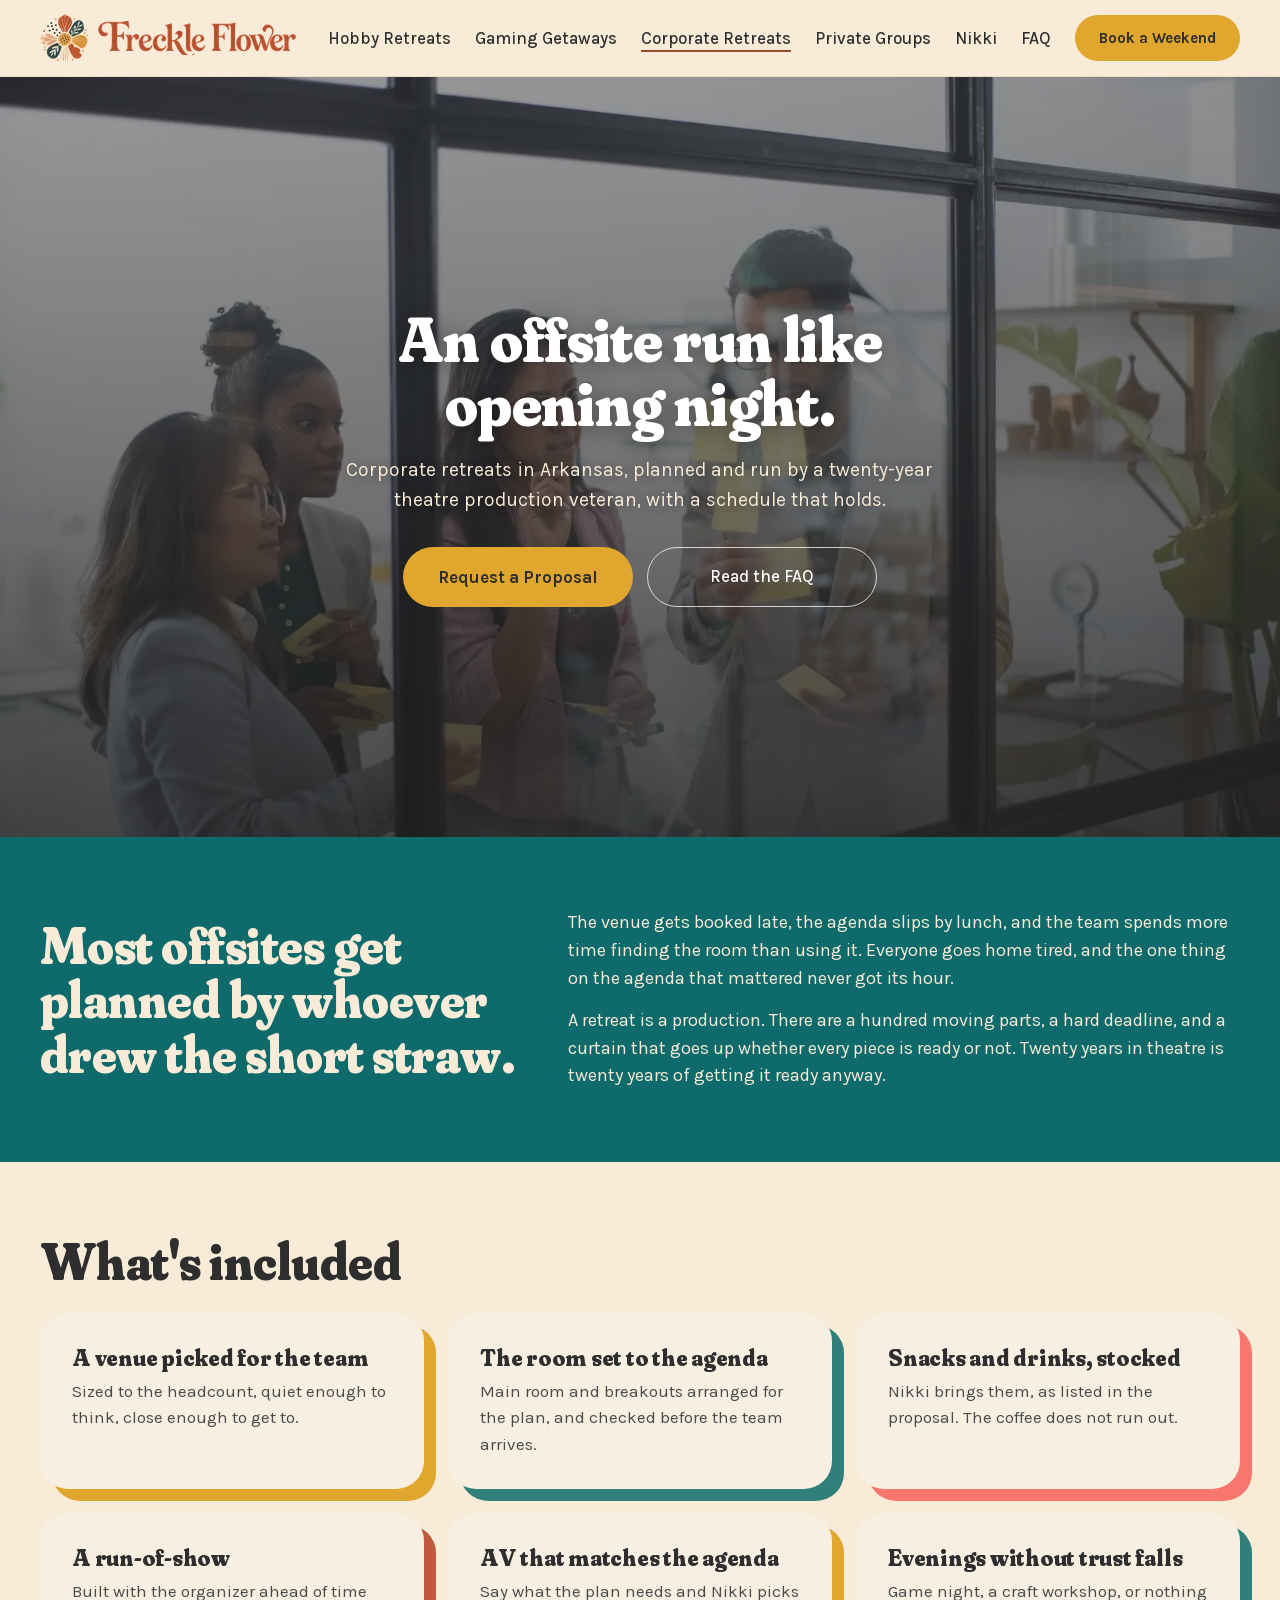
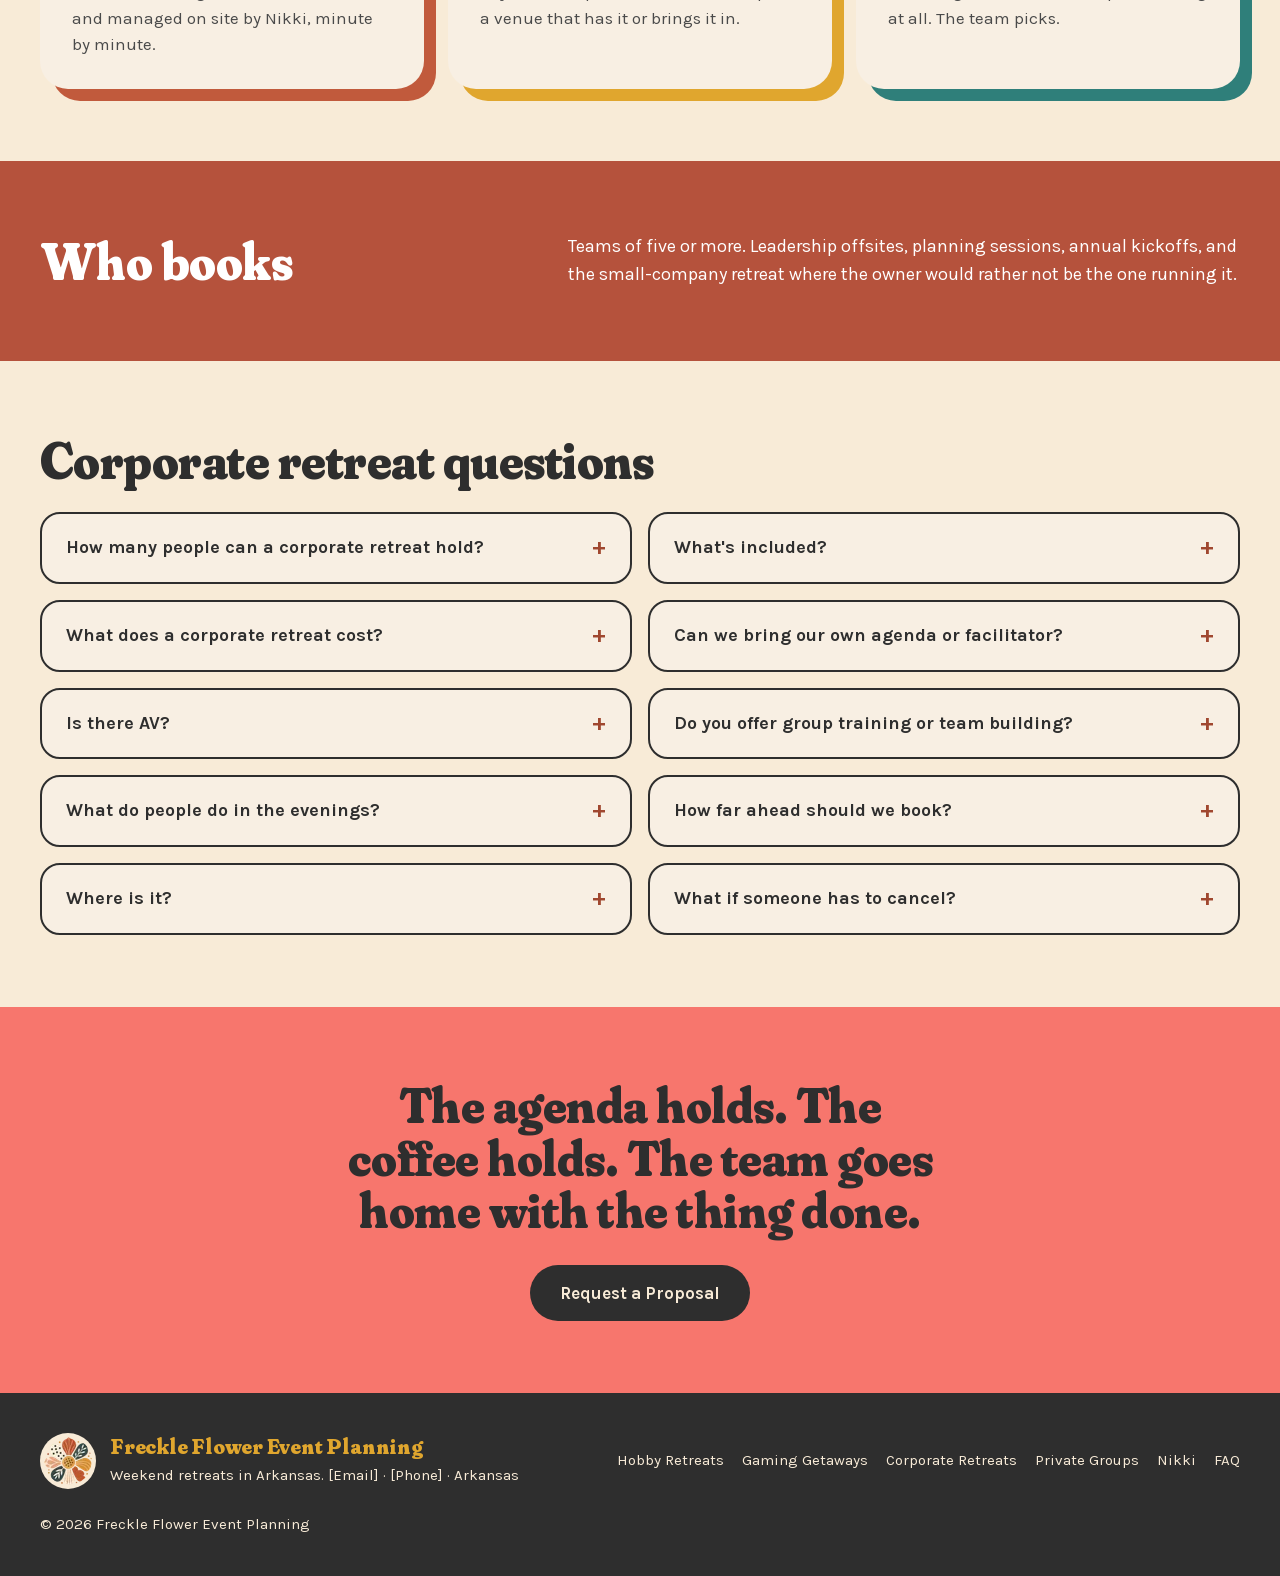
==== commit 6115c582: "Palette: only the colors on Nikki's brand boards Drop the peach, sage, and blush tints. Sections now" ====
--- a/public/corporate-retreats.html
+++ b/public/corporate-retreats.html
@@ -5,7 +5,7 @@
 <meta name="viewport" content="width=device-width, initial-scale=1">
 <title>Corporate Retreats in Arkansas | Freckle Flower Event Planning</title>
 <meta name="description" content="Corporate retreats in Arkansas planned and run by a twenty-year theatre production veteran. A venue that fits the team, a room set to the agenda, and a schedule that holds.">
-<meta name="theme-color" content="#FBF5EB">
+<meta name="theme-color" content="#F8EBD7">
 <link rel="icon" href="favicon-48.png" sizes="48x48" type="image/png">
 <link rel="icon" href="favicon-32.png" sizes="32x32" type="image/png">
 <link rel="apple-touch-icon" href="apple-touch-icon.png">
@@ -14,7 +14,7 @@
 <link rel="preload" href="assets/fonts/karla-latin.woff2" as="font" type="font/woff2" crossorigin>
 <style>@font-face{font-family:'Fraunces';font-style:normal;font-weight:800;font-display:swap;src:url(assets/fonts/fraunces-800.woff2) format('woff2')}
 @font-face{font-family:'Karla';font-style:normal;font-weight:400 800;font-display:swap;src:url(assets/fonts/karla-latin.woff2) format('woff2')}
-:root{--rust-text:#9A3B1F;--cream:#FBF5EB;--peach:#F6E1D2;--sage-wash:#E4ECE5;--ink:#2C3835;--muted:#56605C;--rust:#B94F2E;--marigold:#E3A63B;--coral:#EE8068;--sage:#9FBBA9;--blush:#EDB89E;--teal:#2A7570;--teal-deep:#1F6460;--forest:#2F4A46;--ochre:#8C5A12;--paper:#FFFCF7}
+:root{--terracotta:#C15A3C;--terracotta-deep:#B5523C;--cream:#F8EBD7;--cream-light:#F8EFE3;--marigold:#E0A62E;--teal:#2F7F7A;--teal-deep:#0F6B6B;--coral:#F7766D;--charcoal:#2E2E2E;--muted:#4A4A4A;--ink:var(--charcoal);--rust:var(--terracotta-deep);--rust-text:#A0472F;--on-terracotta:#FFFFFF;--card:var(--cream-light)}
 *{box-sizing:border-box}
 html{scroll-behavior:smooth}
 body{margin:0;background:var(--cream);color:var(--ink);font-family:Karla,Arial,Helvetica,sans-serif;font-size:17px;line-height:1.55}
@@ -28,16 +28,16 @@
 p{margin:0 0 14px}
 p:last-child{margin-bottom:0}
 .wrap{width:min(1200px,100% - 32px);margin-inline:auto}
-.text-rust{color:var(--rust)}.text-teal{color:var(--teal-deep)}.text-forest{color:var(--forest)}.text-ochre{color:var(--ochre)}
+.text-rust{color:var(--terracotta-deep)}.text-teal{color:var(--teal-deep)}.text-charcoal{color:var(--charcoal)}
 .lead{font-size:19px;color:var(--muted)}
 .prose{color:var(--muted);font-size:18px}
 .prose .strong,.strong{color:var(--ink);font-weight:500}
 .prose h2{color:var(--ink)}
-.eyebrow{display:inline-block;background:var(--peach);color:var(--rust-text);border-radius:999px;padding:8px 16px;font-size:13px;font-weight:700;letter-spacing:.08em;text-transform:uppercase;margin-bottom:16px}
-.band-peach .eyebrow{background:var(--cream)}
+.eyebrow{display:inline-block;background:var(--marigold);color:var(--charcoal);border-radius:999px;padding:8px 16px;font-size:13px;font-weight:700;letter-spacing:.08em;text-transform:uppercase;margin-bottom:16px}
+
 
 /* nav */
-.nav{background:var(--cream);position:sticky;top:0;z-index:20;border-bottom:1px solid rgba(44,56,53,.08)}
+.nav{background:var(--cream);position:sticky;top:0;z-index:20;border-bottom:1px solid rgba(46,46,46,.08)}
 .nav-inner{display:flex;align-items:center;justify-content:space-between;min-height:76px;gap:16px}
 .brand{display:flex;align-items:center;gap:10px;text-decoration:none;flex:0 0 auto}
 .brand-flower{width:48px;height:48px}
@@ -50,7 +50,7 @@
 .nav-toggle span{display:block;height:3px;background:var(--ink);border-radius:2px}
 @media (max-width:1100px){
   .nav-toggle{display:flex}
-  .menu{display:none;position:absolute;left:0;right:0;top:100%;background:var(--cream);border-bottom:1px solid rgba(44,56,53,.1);padding:12px 16px 20px}
+  .menu{display:none;position:absolute;left:0;right:0;top:100%;background:var(--cream);border-bottom:1px solid rgba(46,46,46,.1);padding:12px 16px 20px}
   .menu.open{display:block}
   .menu ul{flex-direction:column;align-items:flex-start;gap:14px}
   .menu ul li{width:100%}.menu a{display:block;padding:8px 0;font-size:18px}
@@ -59,9 +59,9 @@
 /* buttons */
 .btn{display:inline-block;padding:16px 28px;border-radius:999px;font-weight:700;font-size:17px;text-decoration:none;color:var(--ink);border:2px solid transparent;cursor:pointer;font-family:inherit;line-height:1.2}
 .btn-accent{background:var(--marigold)}
-.btn-secondary{background:transparent;border:1.5px solid rgba(44,56,53,.55);font-weight:500}
+.btn-secondary{background:transparent;border:1.5px solid rgba(46,46,46,.55);font-weight:500}
 .btn-ink{background:var(--ink);color:var(--cream)}
-.c-marigold{background:var(--marigold)}.c-blush{background:var(--blush)}.c-teal{background:var(--teal);color:var(--cream)}.c-sage{background:var(--sage)}
+.c-marigold{background:var(--marigold)}.c-coral{background:var(--coral)}.c-teal{background:var(--teal-deep);color:var(--cream)}.c-terracotta{background:var(--terracotta-deep);color:var(--on-terracotta)}
 .menu .btn{padding:12px 22px;font-size:15px}
 .btn-row{display:flex;gap:14px;flex-wrap:wrap;margin-top:8px}
 .link{font-weight:700;text-decoration:none;color:var(--rust-text);border-bottom:2px solid var(--rust-text)}
@@ -73,12 +73,11 @@
 }
 
 /* cards */
-.card{background:var(--paper);border-radius:28px;padding:32px;color:var(--ink)}
+.card{background:var(--card);border-radius:28px;padding:32px;color:var(--ink)}
 .card p{color:var(--muted)}
 .card svg{color:var(--ink);margin-bottom:12px}
 .shadow-marigold{box-shadow:12px 12px 0 var(--marigold)}
-.shadow-sage{box-shadow:12px 12px 0 var(--sage)}
-.shadow-blush{box-shadow:12px 12px 0 var(--blush)}
+.shadow-terracotta{box-shadow:12px 12px 0 var(--terracotta)}
 .shadow-teal{box-shadow:12px 12px 0 var(--teal)}
 .shadow-coral{box-shadow:12px 12px 0 var(--coral)}
 .shadow-ink{box-shadow:8px 8px 0 var(--ink)}
@@ -87,7 +86,10 @@
 
 /* sections */
 .band{padding:72px 0}
-.band-peach{background:var(--peach)}.band-sage{background:var(--sage-wash)}.band-marigold{background:var(--marigold)}.band-coral{background:var(--coral)}
+.band-teal{background:var(--teal-deep);color:var(--cream)}.band-terracotta{background:var(--terracotta-deep);color:var(--on-terracotta)}
+.band-teal .display,.band-teal .prose,.band-teal .prose .strong,.band-teal h2.text-rust{color:var(--cream)}
+.band-terracotta .display,.band-terracotta .prose,.band-terracotta .prose .strong,.band-terracotta .step p,.band-terracotta .step h3{color:var(--on-terracotta)}
+.band-teal .card .display,.band-terracotta .card .display{color:var(--charcoal)}.band-marigold{background:var(--marigold)}.band-coral{background:var(--coral)}
 .two-col{display:grid;grid-template-columns:minmax(0,5fr) minmax(0,7fr);gap:48px;align-items:center}
 .two-col h2{margin-bottom:0}
 .grid{display:grid;gap:24px}
@@ -100,11 +102,11 @@
 
 /* group video band: video on top, card overlapping its bottom edge */
 .party{position:relative;padding:0 0 56px;background:var(--cream)}
-.party-media{position:relative;width:100%;height:min(68vh,640px);min-height:320px;overflow:hidden;background:var(--peach)}
+.party-media{position:relative;width:100%;height:min(68vh,640px);min-height:320px;overflow:hidden;background:var(--cream)}
 .party-poster,.party-video{position:absolute;inset:0;width:100%;height:100%;max-width:none;object-fit:cover;object-position:center 30%}
 .party-video{opacity:0;transition:opacity .9s ease}
 .party-video.is-on{opacity:1}
-.party-card{position:relative;margin-top:-72px;max-width:720px;background:var(--paper);padding:40px 44px}
+.party-card{position:relative;margin-top:-72px;max-width:720px;background:var(--card);padding:40px 44px}
 @media (max-width:900px){.party{padding-bottom:44px}.party-media{height:auto;min-height:0;aspect-ratio:4/3}.party-card{margin-top:-44px;max-width:none}}
 @media (min-width:600px) and (max-width:900px){.party-media{aspect-ratio:16/9}}
 
@@ -112,15 +114,16 @@
 .guide{display:grid;grid-template-columns:400px minmax(0,1fr);gap:64px;align-items:center}
 .guide-photo{position:relative;width:100%;max-width:400px;aspect-ratio:1/1;margin:0 auto}
 .guide-photo .petals{position:absolute;inset:0;width:100%;height:100%}
-.guide-photo img{position:absolute;left:16%;top:16%;width:68%;height:68%;max-width:none;object-fit:cover;object-position:46% 28%;border-radius:50%;border:6px solid var(--cream);box-shadow:0 6px 0 rgba(44,56,53,.12)}
+.guide-photo img{position:absolute;left:16%;top:16%;width:68%;height:68%;max-width:none;object-fit:cover;object-position:46% 28%;border-radius:50%;border:6px solid var(--cream);box-shadow:0 6px 0 rgba(46,46,46,.12)}
 .badge{position:absolute;left:50%;bottom:2%;translate:-50% 0;white-space:nowrap;background:var(--ink);color:var(--cream);border-radius:999px;padding:10px 18px;font-weight:700;font-size:15px}
 .pills{display:flex;gap:10px;flex-wrap:wrap;margin-top:16px}
-.pills span{background:var(--cream);border-radius:999px;padding:10px 16px;font-size:14px;font-weight:700;color:var(--rust-text)}
+.pills span{background:var(--terracotta-deep);color:var(--on-terracotta)!important;border-radius:999px;padding:10px 16px;font-size:14px;font-weight:700;color:var(--rust-text)}
 @media (max-width:900px){.guide{grid-template-columns:1fr;gap:28px}.guide-photo{max-width:340px}}
 
 /* steps */
 .steps .step{border-top:4px solid var(--marigold);padding-top:20px}
-.step-sage{border-top-color:var(--sage)!important}.step-blush{border-top-color:var(--blush)!important}
+.step-cream{border-top-color:var(--cream)!important}
+.band-terracotta .num.text-marigold{color:var(--marigold)}
 .step .num{font-size:64px;line-height:1;margin-bottom:8px}
 .step h3{font-size:24px;margin-bottom:8px}
 .step p{color:var(--muted)}
@@ -136,7 +139,7 @@
 
 /* faq */
 .faq-grid{display:grid;grid-template-columns:repeat(2,minmax(0,1fr));gap:16px}
-.faq{background:var(--paper);border:2px solid var(--ink);border-radius:20px;padding:0}
+.faq{background:var(--card);border:2px solid var(--ink);border-radius:20px;padding:0}
 .faq summary{cursor:pointer;padding:20px 24px;font-weight:700;font-size:18px;list-style:none;display:flex;justify-content:space-between;gap:16px}
 .faq summary::-webkit-details-marker{display:none}
 .faq summary::after{content:"+";font-size:24px;line-height:1;color:var(--rust-text);flex:0 0 auto}
@@ -146,13 +149,13 @@
 @media (max-width:900px){.faq-grid{grid-template-columns:1fr}}
 
 /* footer */
-.footer{background:var(--ink);color:#EAE3D6;padding:40px 0;font-size:15px}
+.footer{background:var(--ink);color:var(--cream);padding:40px 0;font-size:15px}
 .footer-inner{display:flex;justify-content:space-between;align-items:center;gap:24px;flex-wrap:wrap}
 .footer-id{display:flex;align-items:center;gap:14px}
 .footer-flower{width:56px;height:56px;flex:0 0 auto;padding:4px;background:var(--cream);border-radius:50%}
 .footer-brand{font-size:22px;color:var(--marigold);margin-bottom:6px}
 .footer-links{display:flex;gap:18px;flex-wrap:wrap}
-.footer-links a{color:#EAE3D6;text-decoration:none}
+.footer-links a{color:var(--cream);text-decoration:none}
 
 /* phone refinements */
 .jump{display:flex;gap:12px;flex-wrap:wrap;margin-top:8px}
@@ -170,12 +173,12 @@
 /* hero: full-bleed photo, darkened, centered copy, stacked buttons */
 .hero{position:relative;isolation:isolate;display:flex;align-items:center;justify-content:center;text-align:center;min-height:min(86vh,760px);padding:64px 0;background:var(--ink);color:#fff;overflow:hidden}
 .hero-img{position:absolute;inset:0;z-index:-2;width:100%;height:100%;object-fit:cover}
-.hero::before{content:"";position:absolute;inset:0;z-index:-1;background:linear-gradient(180deg,rgba(24,32,30,.45) 0%,rgba(24,32,30,.62) 55%,rgba(24,32,30,.8) 100%)}
+.hero::before{content:"";position:absolute;inset:0;z-index:-1;background:linear-gradient(180deg,rgba(30,30,30,.45) 0%,rgba(30,30,30,.62) 55%,rgba(30,30,30,.8) 100%)}
 .hero > .wrap{width:min(860px,100% - 32px)}
 .hero-card{background:none;padding:0;box-shadow:none;border-radius:0;display:flex;flex-direction:column;align-items:center}
 .hero-title{font-size:clamp(38px,5vw,72px);line-height:1;color:#fff;margin:0 0 20px;text-wrap:balance;text-shadow:0 2px 24px rgba(0,0,0,.4)}
 .hero-title .text-rust{color:var(--marigold)}
-.hero .lead{color:#FBF5EB;font-size:clamp(18px,1.5vw,22px);max-width:34em;margin:0 0 32px;text-shadow:0 1px 12px rgba(0,0,0,.4)}
+.hero .lead{color:var(--cream);font-size:clamp(18px,1.5vw,22px);max-width:34em;margin:0 0 32px;text-shadow:0 1px 12px rgba(0,0,0,.4)}
 .hero .btn-row{margin:0;justify-content:center;gap:14px}
 .hero .btn{min-width:230px;text-align:center;padding:18px 30px}
 .hero .btn-secondary{color:#fff;border-color:rgba(255,255,255,.75)}
@@ -203,13 +206,13 @@
 <div class="btn-row"><a class="btn btn-accent" href="#book">Request a Proposal</a><a class="btn btn-secondary" href="faq.html">Read the FAQ</a></div>
 </div></div>
 </section>
-<section class="band band-peach"><div class="wrap two-col">
+<section class="band band-teal"><div class="wrap two-col">
 <h2 class="display text-rust">Most offsites get planned by whoever drew the short straw.</h2><div class="prose"><p>The venue gets booked late, the agenda slips by lunch, and the team spends more time finding the room than using it. Everyone goes home tired, and the one thing on the agenda that mattered never got its hour.</p><p>A retreat is a production. There are a hundred moving parts, a hard deadline, and a curtain that goes up whether every piece is ready or not. Twenty years in theatre is twenty years of getting it ready anyway.</p></div>
 </div></section>
 <section class="band"><div class="wrap">
-<h2 class="display">What's included</h2><div class="grid grid-3"><div class="card shadow-marigold"><h3 class="display">A venue picked for the team</h3><p>Sized to the headcount, quiet enough to think, close enough to get to.</p></div><div class="card shadow-mint"><h3 class="display">The room set to the agenda</h3><p>Main room and breakouts arranged for the plan, and checked before the team arrives.</p></div><div class="card shadow-pink"><h3 class="display">Snacks and drinks, stocked</h3><p>Nikki brings them, as listed in the proposal. The coffee does not run out.</p></div><div class="card shadow-sky"><h3 class="display">A run-of-show</h3><p>Built with the organizer ahead of time and managed on site by Nikki, minute by minute.</p></div><div class="card shadow-coral"><h3 class="display">AV that matches the agenda</h3><p>Say what the plan needs and Nikki picks a venue that has it or brings it in.</p></div><div class="card shadow-marigold"><h3 class="display">Evenings without trust falls</h3><p>Game night, a craft workshop, or nothing at all. The team picks.</p></div></div>
-</div></section>
-<section class="band band-sage"><div class="wrap two-col">
+<h2 class="display">What's included</h2><div class="grid grid-3"><div class="card shadow-marigold"><h3 class="display">A venue picked for the team</h3><p>Sized to the headcount, quiet enough to think, close enough to get to.</p></div><div class="card shadow-teal"><h3 class="display">The room set to the agenda</h3><p>Main room and breakouts arranged for the plan, and checked before the team arrives.</p></div><div class="card shadow-coral"><h3 class="display">Snacks and drinks, stocked</h3><p>Nikki brings them, as listed in the proposal. The coffee does not run out.</p></div><div class="card shadow-terracotta"><h3 class="display">A run-of-show</h3><p>Built with the organizer ahead of time and managed on site by Nikki, minute by minute.</p></div><div class="card shadow-marigold"><h3 class="display">AV that matches the agenda</h3><p>Say what the plan needs and Nikki picks a venue that has it or brings it in.</p></div><div class="card shadow-teal"><h3 class="display">Evenings without trust falls</h3><p>Game night, a craft workshop, or nothing at all. The team picks.</p></div></div>
+</div></section>
+<section class="band band-terracotta"><div class="wrap two-col">
 <h2 class="display">Who books</h2><div class="prose"><p>Teams of five or more. Leadership offsites, planning sessions, annual kickoffs, and the small-company retreat where the owner would rather not be the one running it.</p></div>
 </div></section>
 <section class="band"><div class="wrap">
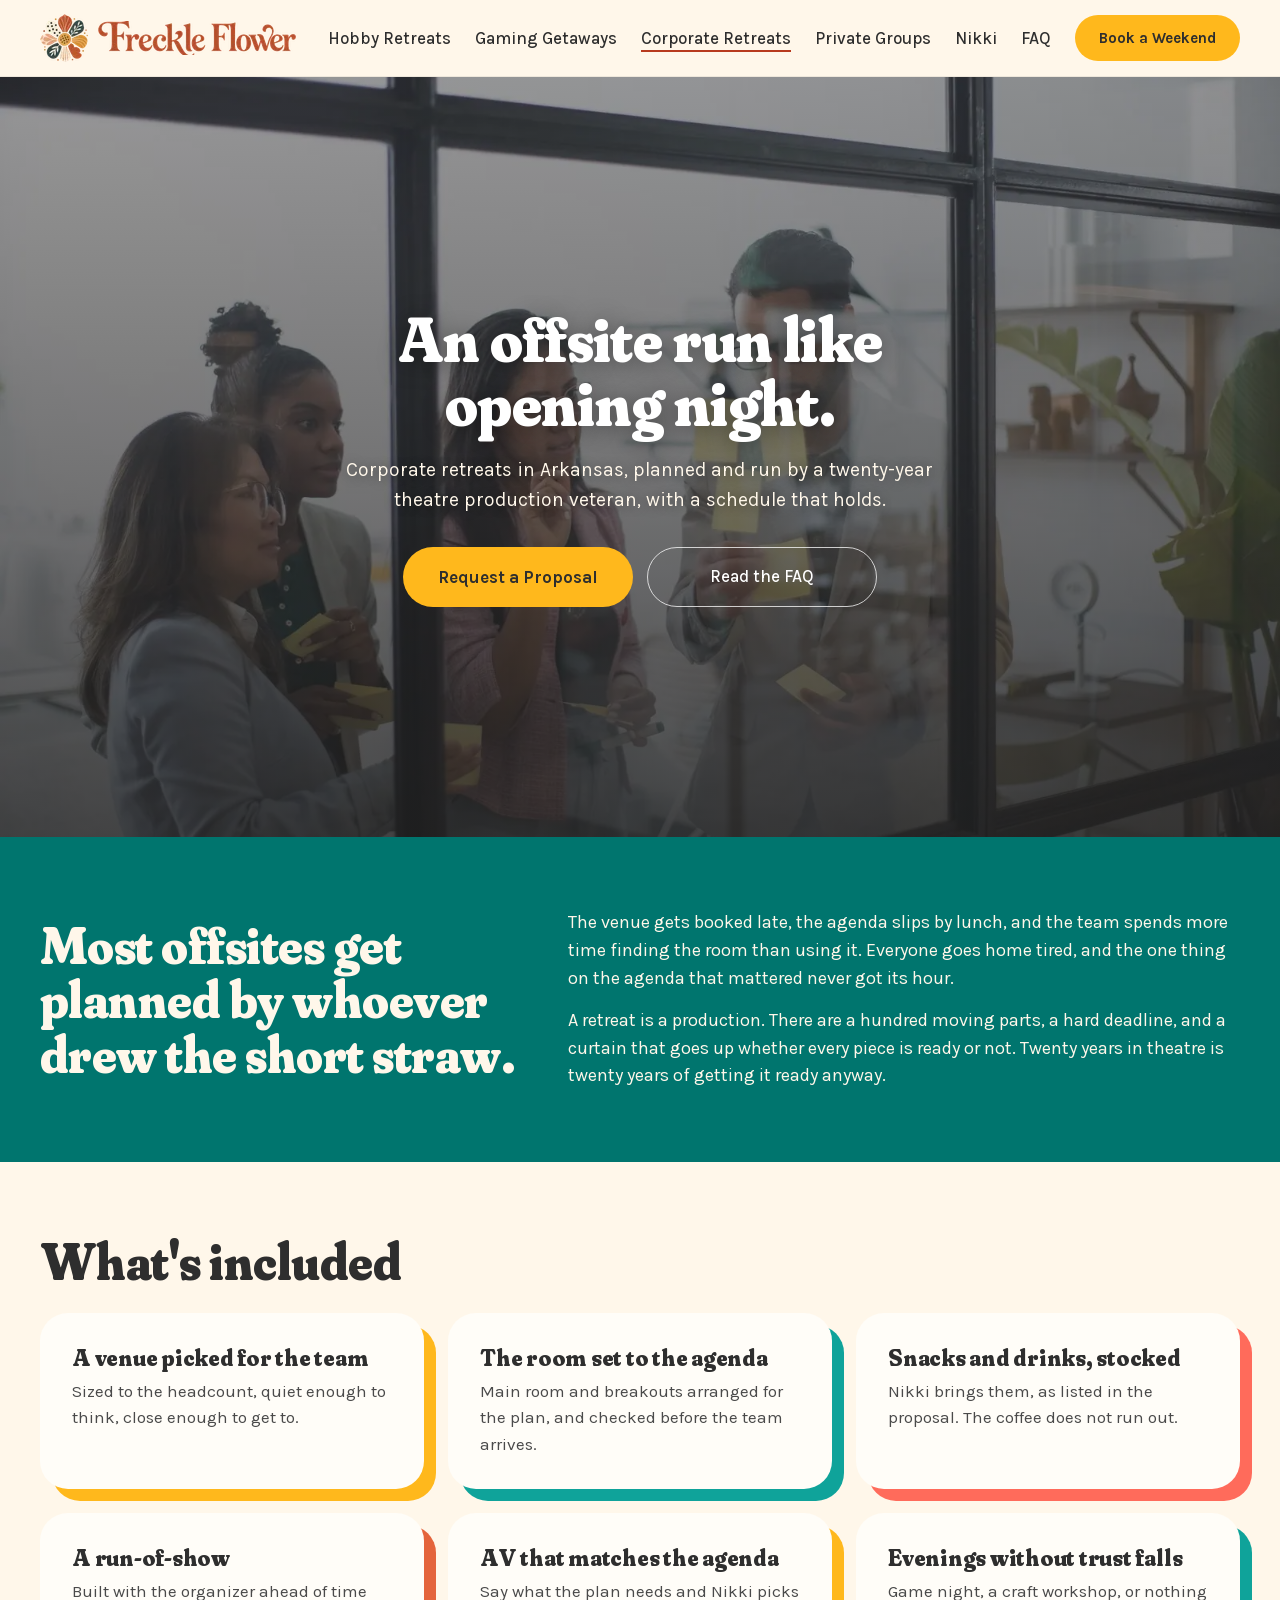
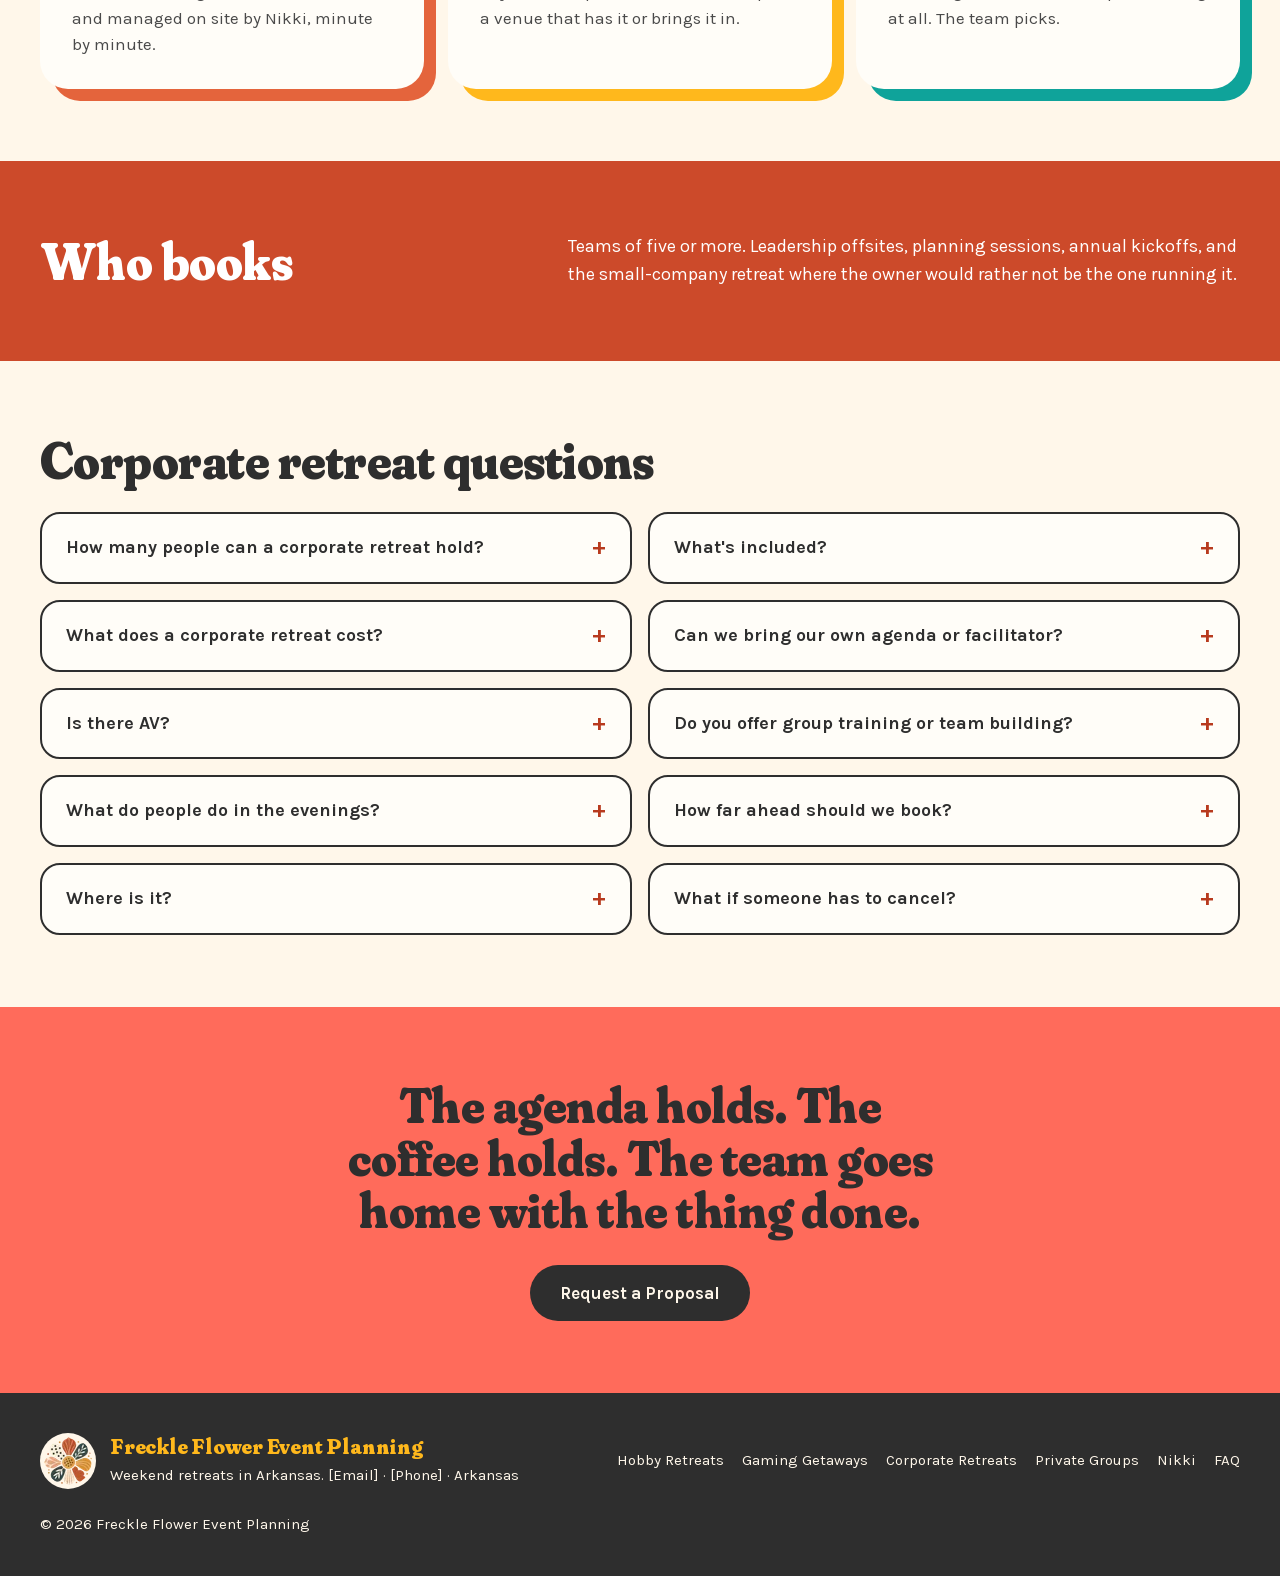
==== commit 77219cf1: "Brighter palette from Nikki's brand board hues Nikki asked for the brighter board. Board B only adds" ====
--- a/public/corporate-retreats.html
+++ b/public/corporate-retreats.html
@@ -5,7 +5,7 @@
 <meta name="viewport" content="width=device-width, initial-scale=1">
 <title>Corporate Retreats in Arkansas | Freckle Flower Event Planning</title>
 <meta name="description" content="Corporate retreats in Arkansas planned and run by a twenty-year theatre production veteran. A venue that fits the team, a room set to the agenda, and a schedule that holds.">
-<meta name="theme-color" content="#F8EBD7">
+<meta name="theme-color" content="#FFF7EA">
 <link rel="icon" href="favicon-48.png" sizes="48x48" type="image/png">
 <link rel="icon" href="favicon-32.png" sizes="32x32" type="image/png">
 <link rel="apple-touch-icon" href="apple-touch-icon.png">
@@ -14,7 +14,7 @@
 <link rel="preload" href="assets/fonts/karla-latin.woff2" as="font" type="font/woff2" crossorigin>
 <style>@font-face{font-family:'Fraunces';font-style:normal;font-weight:800;font-display:swap;src:url(assets/fonts/fraunces-800.woff2) format('woff2')}
 @font-face{font-family:'Karla';font-style:normal;font-weight:400 800;font-display:swap;src:url(assets/fonts/karla-latin.woff2) format('woff2')}
-:root{--terracotta:#C15A3C;--terracotta-deep:#B5523C;--cream:#F8EBD7;--cream-light:#F8EFE3;--marigold:#E0A62E;--teal:#2F7F7A;--teal-deep:#0F6B6B;--coral:#F7766D;--charcoal:#2E2E2E;--muted:#4A4A4A;--ink:var(--charcoal);--rust:var(--terracotta-deep);--rust-text:#A0472F;--on-terracotta:#FFFFFF;--card:var(--cream-light)}
+:root{--terracotta:#E4643C;--terracotta-deep:#CC4A2A;--cream:#FFF7EA;--cream-light:#FFFDF8;--marigold:#FFB81C;--teal:#0FA39A;--teal-deep:#00756E;--coral:#FF6B5B;--charcoal:#2E2E2E;--muted:#4A4A4A;--ink:var(--charcoal);--rust:var(--terracotta-deep);--rust-text:#B83A1E;--on-terracotta:#FFFFFF;--card:var(--cream-light)}
 *{box-sizing:border-box}
 html{scroll-behavior:smooth}
 body{margin:0;background:var(--cream);color:var(--ink);font-family:Karla,Arial,Helvetica,sans-serif;font-size:17px;line-height:1.55}
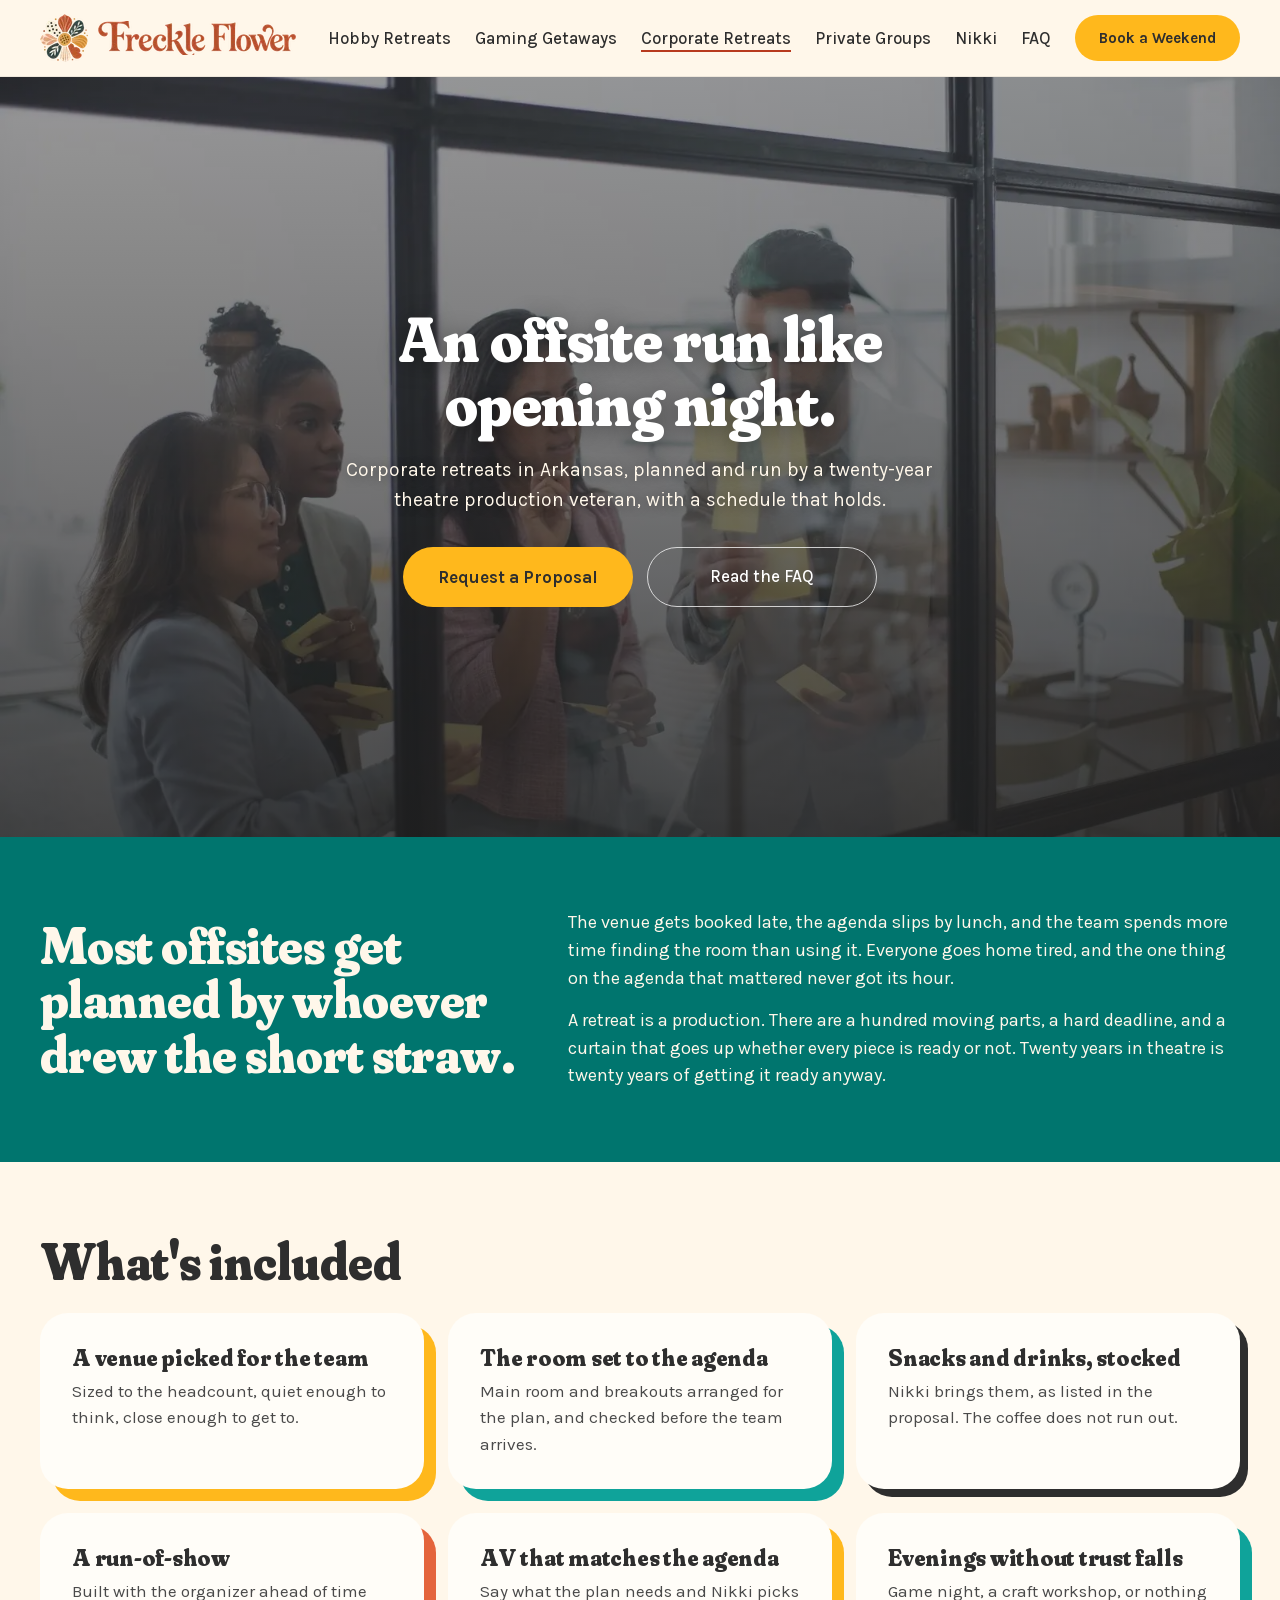
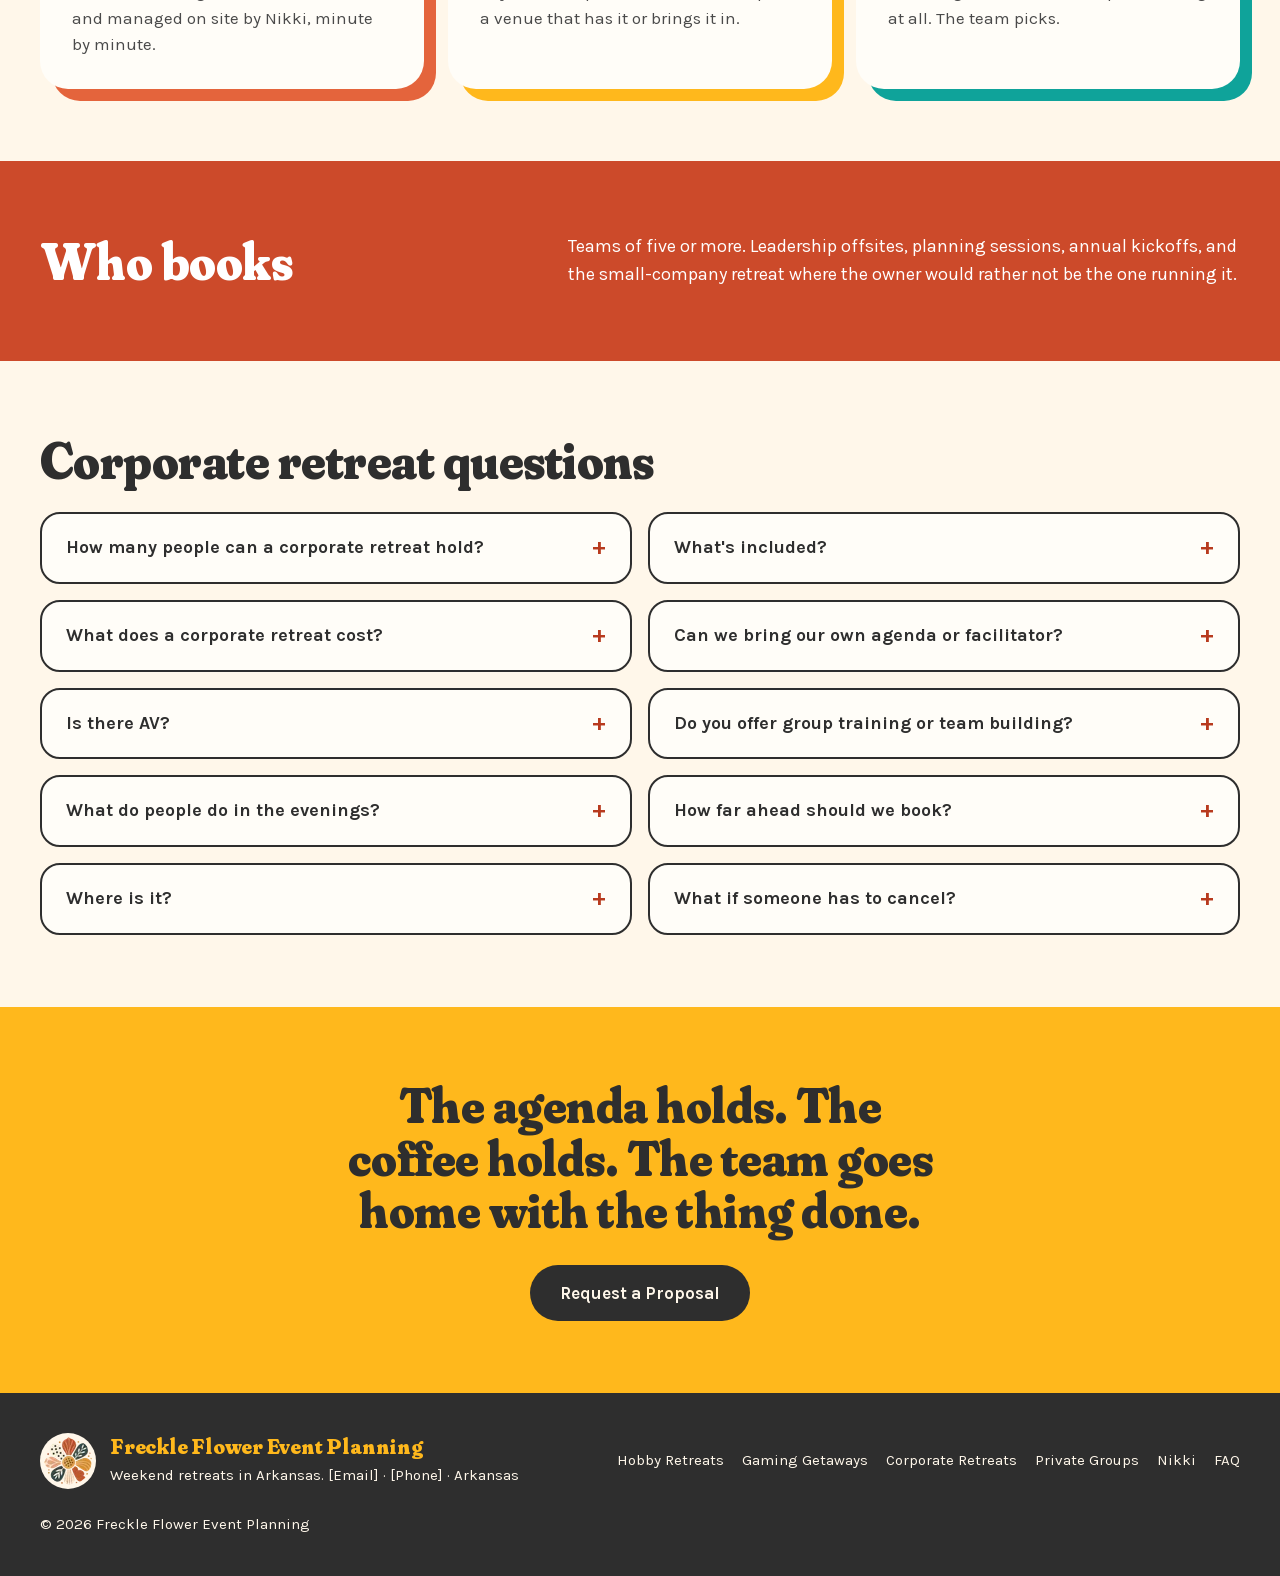
==== commit a5756fa5: "Drop coral from the palette Marc and Nikki both rejected the salmon. Closing band is now marigold, G" ====
--- a/public/corporate-retreats.html
+++ b/public/corporate-retreats.html
@@ -14,7 +14,7 @@
 <link rel="preload" href="assets/fonts/karla-latin.woff2" as="font" type="font/woff2" crossorigin>
 <style>@font-face{font-family:'Fraunces';font-style:normal;font-weight:800;font-display:swap;src:url(assets/fonts/fraunces-800.woff2) format('woff2')}
 @font-face{font-family:'Karla';font-style:normal;font-weight:400 800;font-display:swap;src:url(assets/fonts/karla-latin.woff2) format('woff2')}
-:root{--terracotta:#E4643C;--terracotta-deep:#CC4A2A;--cream:#FFF7EA;--cream-light:#FFFDF8;--marigold:#FFB81C;--teal:#0FA39A;--teal-deep:#00756E;--coral:#FF6B5B;--charcoal:#2E2E2E;--muted:#4A4A4A;--ink:var(--charcoal);--rust:var(--terracotta-deep);--rust-text:#B83A1E;--on-terracotta:#FFFFFF;--card:var(--cream-light)}
+:root{--terracotta:#E4643C;--terracotta-deep:#CC4A2A;--cream:#FFF7EA;--cream-light:#FFFDF8;--marigold:#FFB81C;--teal:#0FA39A;--teal-deep:#00756E;--charcoal:#2E2E2E;--muted:#4A4A4A;--ink:var(--charcoal);--rust:var(--terracotta-deep);--rust-text:#B83A1E;--on-terracotta:#FFFFFF;--card:var(--cream-light)}
 *{box-sizing:border-box}
 html{scroll-behavior:smooth}
 body{margin:0;background:var(--cream);color:var(--ink);font-family:Karla,Arial,Helvetica,sans-serif;font-size:17px;line-height:1.55}
@@ -61,7 +61,7 @@
 .btn-accent{background:var(--marigold)}
 .btn-secondary{background:transparent;border:1.5px solid rgba(46,46,46,.55);font-weight:500}
 .btn-ink{background:var(--ink);color:var(--cream)}
-.c-marigold{background:var(--marigold)}.c-coral{background:var(--coral)}.c-teal{background:var(--teal-deep);color:var(--cream)}.c-terracotta{background:var(--terracotta-deep);color:var(--on-terracotta)}
+.c-marigold{background:var(--marigold)}.c-ink{background:var(--ink);color:var(--cream)}.c-teal{background:var(--teal-deep);color:var(--cream)}.c-terracotta{background:var(--terracotta-deep);color:var(--on-terracotta)}
 .menu .btn{padding:12px 22px;font-size:15px}
 .btn-row{display:flex;gap:14px;flex-wrap:wrap;margin-top:8px}
 .link{font-weight:700;text-decoration:none;color:var(--rust-text);border-bottom:2px solid var(--rust-text)}
@@ -79,7 +79,7 @@
 .shadow-marigold{box-shadow:12px 12px 0 var(--marigold)}
 .shadow-terracotta{box-shadow:12px 12px 0 var(--terracotta)}
 .shadow-teal{box-shadow:12px 12px 0 var(--teal)}
-.shadow-coral{box-shadow:12px 12px 0 var(--coral)}
+
 .shadow-ink{box-shadow:8px 8px 0 var(--ink)}
 .card-link{text-decoration:none;background:var(--cream);display:flex;flex-direction:column;gap:6px}
 .card-link .more{font-weight:700;margin-top:auto}
@@ -89,7 +89,7 @@
 .band-teal{background:var(--teal-deep);color:var(--cream)}.band-terracotta{background:var(--terracotta-deep);color:var(--on-terracotta)}
 .band-teal .display,.band-teal .prose,.band-teal .prose .strong,.band-teal h2.text-rust{color:var(--cream)}
 .band-terracotta .display,.band-terracotta .prose,.band-terracotta .prose .strong,.band-terracotta .step p,.band-terracotta .step h3{color:var(--on-terracotta)}
-.band-teal .card .display,.band-terracotta .card .display{color:var(--charcoal)}.band-marigold{background:var(--marigold)}.band-coral{background:var(--coral)}
+.band-teal .card .display,.band-terracotta .card .display{color:var(--charcoal)}.band-marigold{background:var(--marigold)}
 .two-col{display:grid;grid-template-columns:minmax(0,5fr) minmax(0,7fr);gap:48px;align-items:center}
 .two-col h2{margin-bottom:0}
 .grid{display:grid;gap:24px}
@@ -210,7 +210,7 @@
 <h2 class="display text-rust">Most offsites get planned by whoever drew the short straw.</h2><div class="prose"><p>The venue gets booked late, the agenda slips by lunch, and the team spends more time finding the room than using it. Everyone goes home tired, and the one thing on the agenda that mattered never got its hour.</p><p>A retreat is a production. There are a hundred moving parts, a hard deadline, and a curtain that goes up whether every piece is ready or not. Twenty years in theatre is twenty years of getting it ready anyway.</p></div>
 </div></section>
 <section class="band"><div class="wrap">
-<h2 class="display">What's included</h2><div class="grid grid-3"><div class="card shadow-marigold"><h3 class="display">A venue picked for the team</h3><p>Sized to the headcount, quiet enough to think, close enough to get to.</p></div><div class="card shadow-teal"><h3 class="display">The room set to the agenda</h3><p>Main room and breakouts arranged for the plan, and checked before the team arrives.</p></div><div class="card shadow-coral"><h3 class="display">Snacks and drinks, stocked</h3><p>Nikki brings them, as listed in the proposal. The coffee does not run out.</p></div><div class="card shadow-terracotta"><h3 class="display">A run-of-show</h3><p>Built with the organizer ahead of time and managed on site by Nikki, minute by minute.</p></div><div class="card shadow-marigold"><h3 class="display">AV that matches the agenda</h3><p>Say what the plan needs and Nikki picks a venue that has it or brings it in.</p></div><div class="card shadow-teal"><h3 class="display">Evenings without trust falls</h3><p>Game night, a craft workshop, or nothing at all. The team picks.</p></div></div>
+<h2 class="display">What's included</h2><div class="grid grid-3"><div class="card shadow-marigold"><h3 class="display">A venue picked for the team</h3><p>Sized to the headcount, quiet enough to think, close enough to get to.</p></div><div class="card shadow-teal"><h3 class="display">The room set to the agenda</h3><p>Main room and breakouts arranged for the plan, and checked before the team arrives.</p></div><div class="card shadow-ink"><h3 class="display">Snacks and drinks, stocked</h3><p>Nikki brings them, as listed in the proposal. The coffee does not run out.</p></div><div class="card shadow-terracotta"><h3 class="display">A run-of-show</h3><p>Built with the organizer ahead of time and managed on site by Nikki, minute by minute.</p></div><div class="card shadow-marigold"><h3 class="display">AV that matches the agenda</h3><p>Say what the plan needs and Nikki picks a venue that has it or brings it in.</p></div><div class="card shadow-teal"><h3 class="display">Evenings without trust falls</h3><p>Game night, a craft workshop, or nothing at all. The team picks.</p></div></div>
 </div></section>
 <section class="band band-terracotta"><div class="wrap two-col">
 <h2 class="display">Who books</h2><div class="prose"><p>Teams of five or more. Leadership offsites, planning sessions, annual kickoffs, and the small-company retreat where the owner would rather not be the one running it.</p></div>
@@ -218,7 +218,7 @@
 <section class="band"><div class="wrap">
 <h2 class="display">Corporate retreat questions</h2><div class="faq-grid"><details class="faq"><summary>How many people can a corporate retreat hold?</summary><p>Retreats run for teams of five or more. Say the headcount up front and Nikki picks a venue that fits it.</p></details><details class="faq"><summary>What's included?</summary><p>A venue picked for the team, the room set to the agenda, snacks and drinks stocked, a run-of-show, and Nikki on site running the clock. Catering and lodging are arranged per retreat and spelled out in the proposal.</p></details><details class="faq"><summary>What does a corporate retreat cost?</summary><p>Every retreat is built and priced for the team. Headcount, length, venue, and the agenda all shape it, so pricing comes with the proposal.</p></details><details class="faq"><summary>Can we bring our own agenda or facilitator?</summary><p>Yes. The team owns the content. Nikki owns the logistics and the clock.</p></details><details class="faq"><summary>Is there AV?</summary><p>Depends on the venue. Say what the agenda needs, projector, screens, whiteboards, wifi, and Nikki picks a place that has it or brings it in. It's all in the proposal.</p></details><details class="faq"><summary>Do you offer group training or team building?</summary><p>Not personally. I run the retreat. I do have a few facilitators I collaborate with all the time, and if the team wants training or team building built into the weekend, say so and I'll recommend a few.</p></details><details class="faq"><summary>What do people do in the evenings?</summary><p>Whatever they want. Game night, a craft workshop, or nothing at all. No trust falls.</p></details><details class="faq"><summary>How far ahead should we book?</summary><p>As early as the calendar allows. A retreat is planned like a production, and the run-of-show takes a few weeks to build.</p></details><details class="faq"><summary>Where is it?</summary><p>At a venue picked for the team, somewhere in Arkansas. The proposal names the place.</p></details><details class="faq"><summary>What if someone has to cancel?</summary><p>Once a weekend is booked, it's booked. There are no refunds, so get the five confirmed before booking.</p></details></div>
 </div></section>
-<section id="book" class="band band-coral"><div class="wrap cta-inner">
+<section id="book" class="band band-marigold"><div class="wrap cta-inner">
 <h2 class="display">The agenda holds. The coffee holds. The team goes home with the thing done.</h2><a class="btn btn-ink" href="mailto:[Email]?subject=Booking%20a%20weekend">Request a Proposal</a>
 </div></section>
 </main>
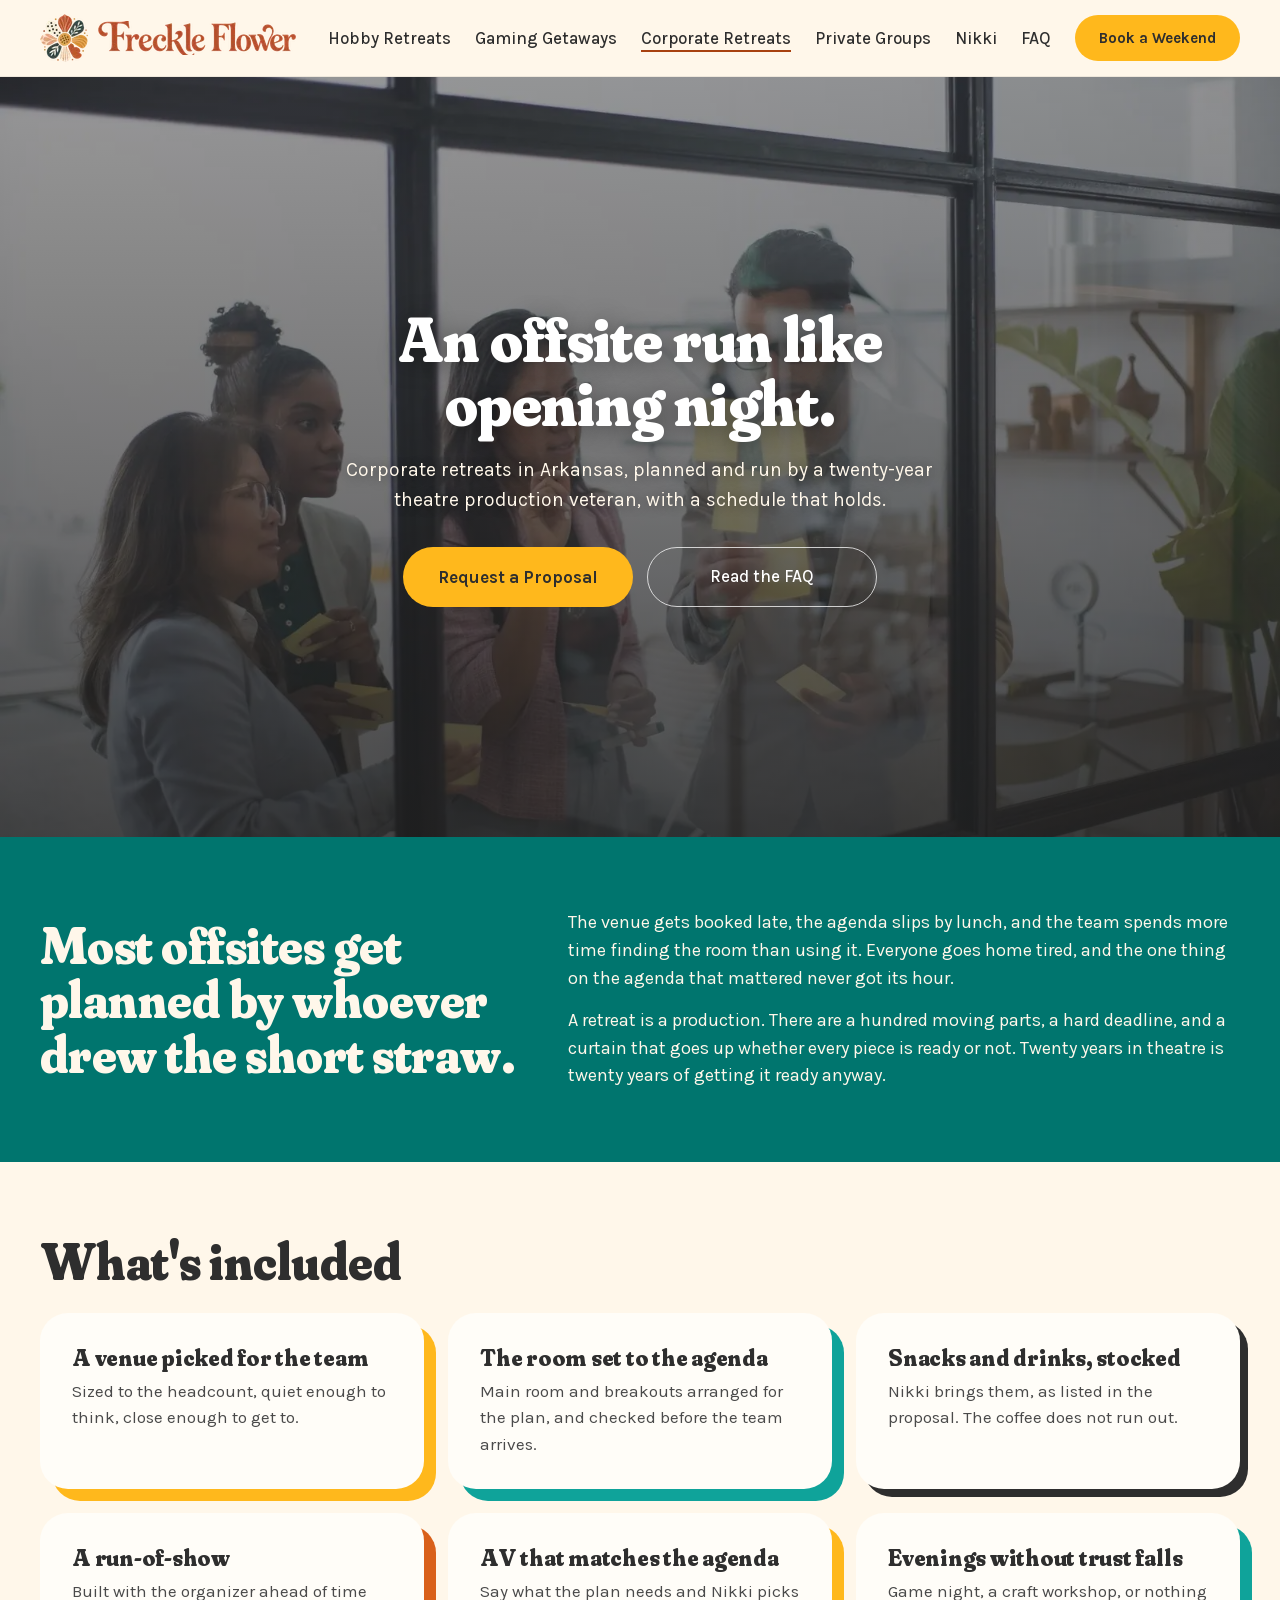
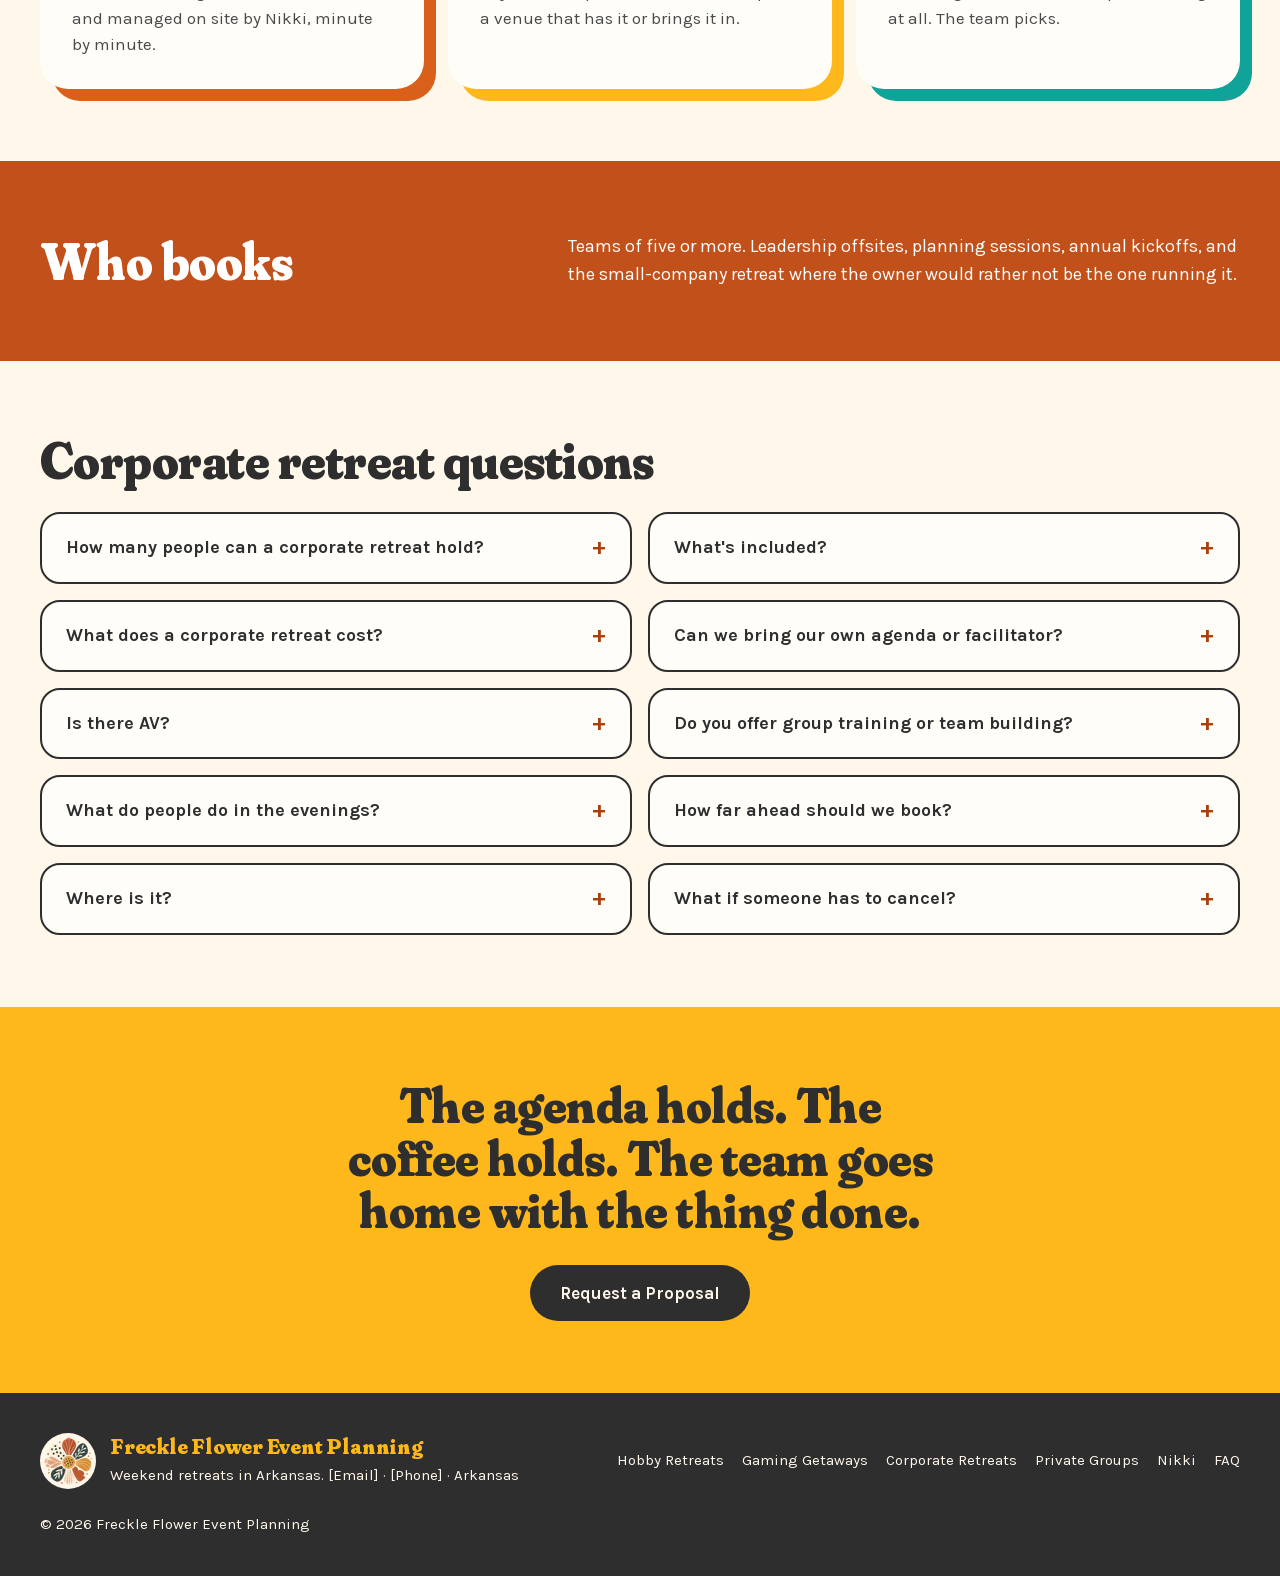
==== commit add7f2e5: "Burnt orange in place of the pinkish terracotta The lighter terracotta still read as pink. Accents, " ====
--- a/public/corporate-retreats.html
+++ b/public/corporate-retreats.html
@@ -14,7 +14,7 @@
 <link rel="preload" href="assets/fonts/karla-latin.woff2" as="font" type="font/woff2" crossorigin>
 <style>@font-face{font-family:'Fraunces';font-style:normal;font-weight:800;font-display:swap;src:url(assets/fonts/fraunces-800.woff2) format('woff2')}
 @font-face{font-family:'Karla';font-style:normal;font-weight:400 800;font-display:swap;src:url(assets/fonts/karla-latin.woff2) format('woff2')}
-:root{--terracotta:#E4643C;--terracotta-deep:#CC4A2A;--cream:#FFF7EA;--cream-light:#FFFDF8;--marigold:#FFB81C;--teal:#0FA39A;--teal-deep:#00756E;--charcoal:#2E2E2E;--muted:#4A4A4A;--ink:var(--charcoal);--rust:var(--terracotta-deep);--rust-text:#B83A1E;--on-terracotta:#FFFFFF;--card:var(--cream-light)}
+:root{--terracotta:#D9601A;--terracotta-deep:#C2501A;--cream:#FFF7EA;--cream-light:#FFFDF8;--marigold:#FFB81C;--teal:#0FA39A;--teal-deep:#00756E;--charcoal:#2E2E2E;--muted:#4A4A4A;--ink:var(--charcoal);--rust:var(--terracotta-deep);--rust-text:#A8410F;--on-terracotta:#FFFFFF;--card:var(--cream-light)}
 *{box-sizing:border-box}
 html{scroll-behavior:smooth}
 body{margin:0;background:var(--cream);color:var(--ink);font-family:Karla,Arial,Helvetica,sans-serif;font-size:17px;line-height:1.55}
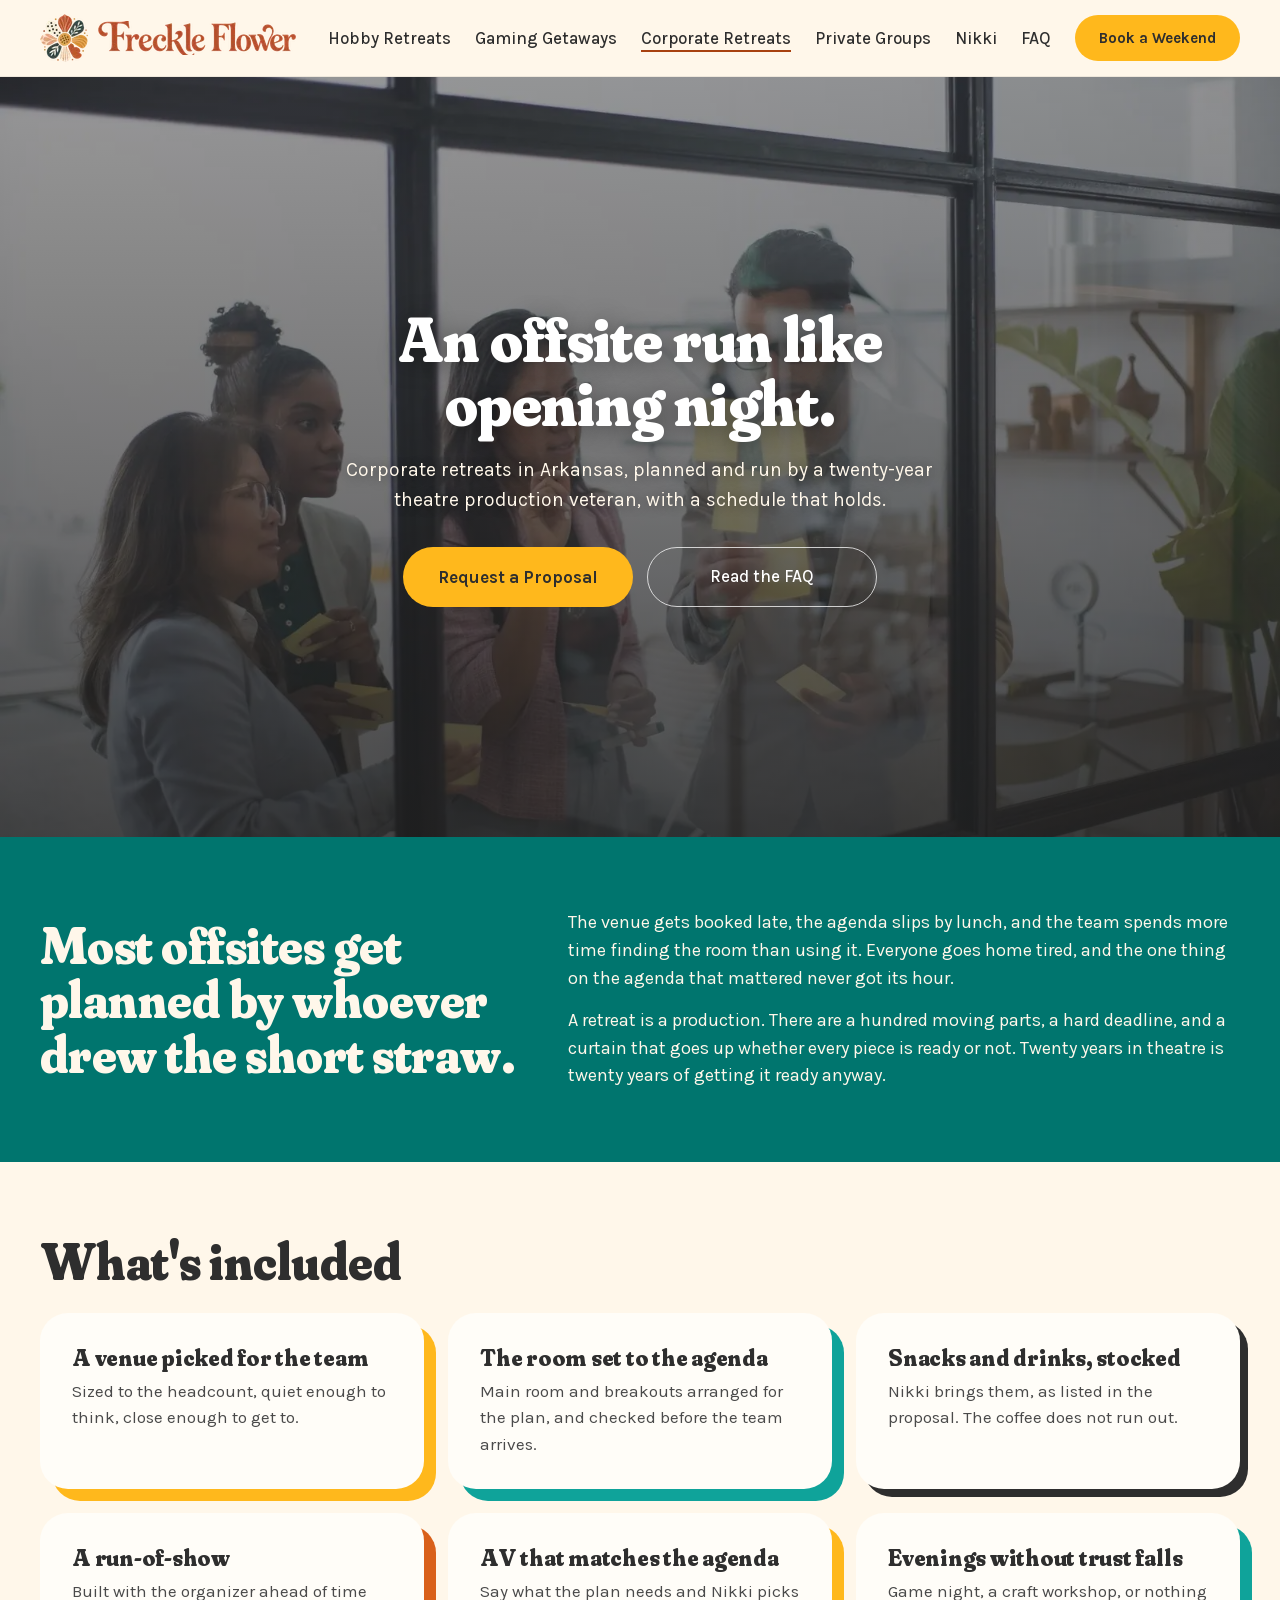
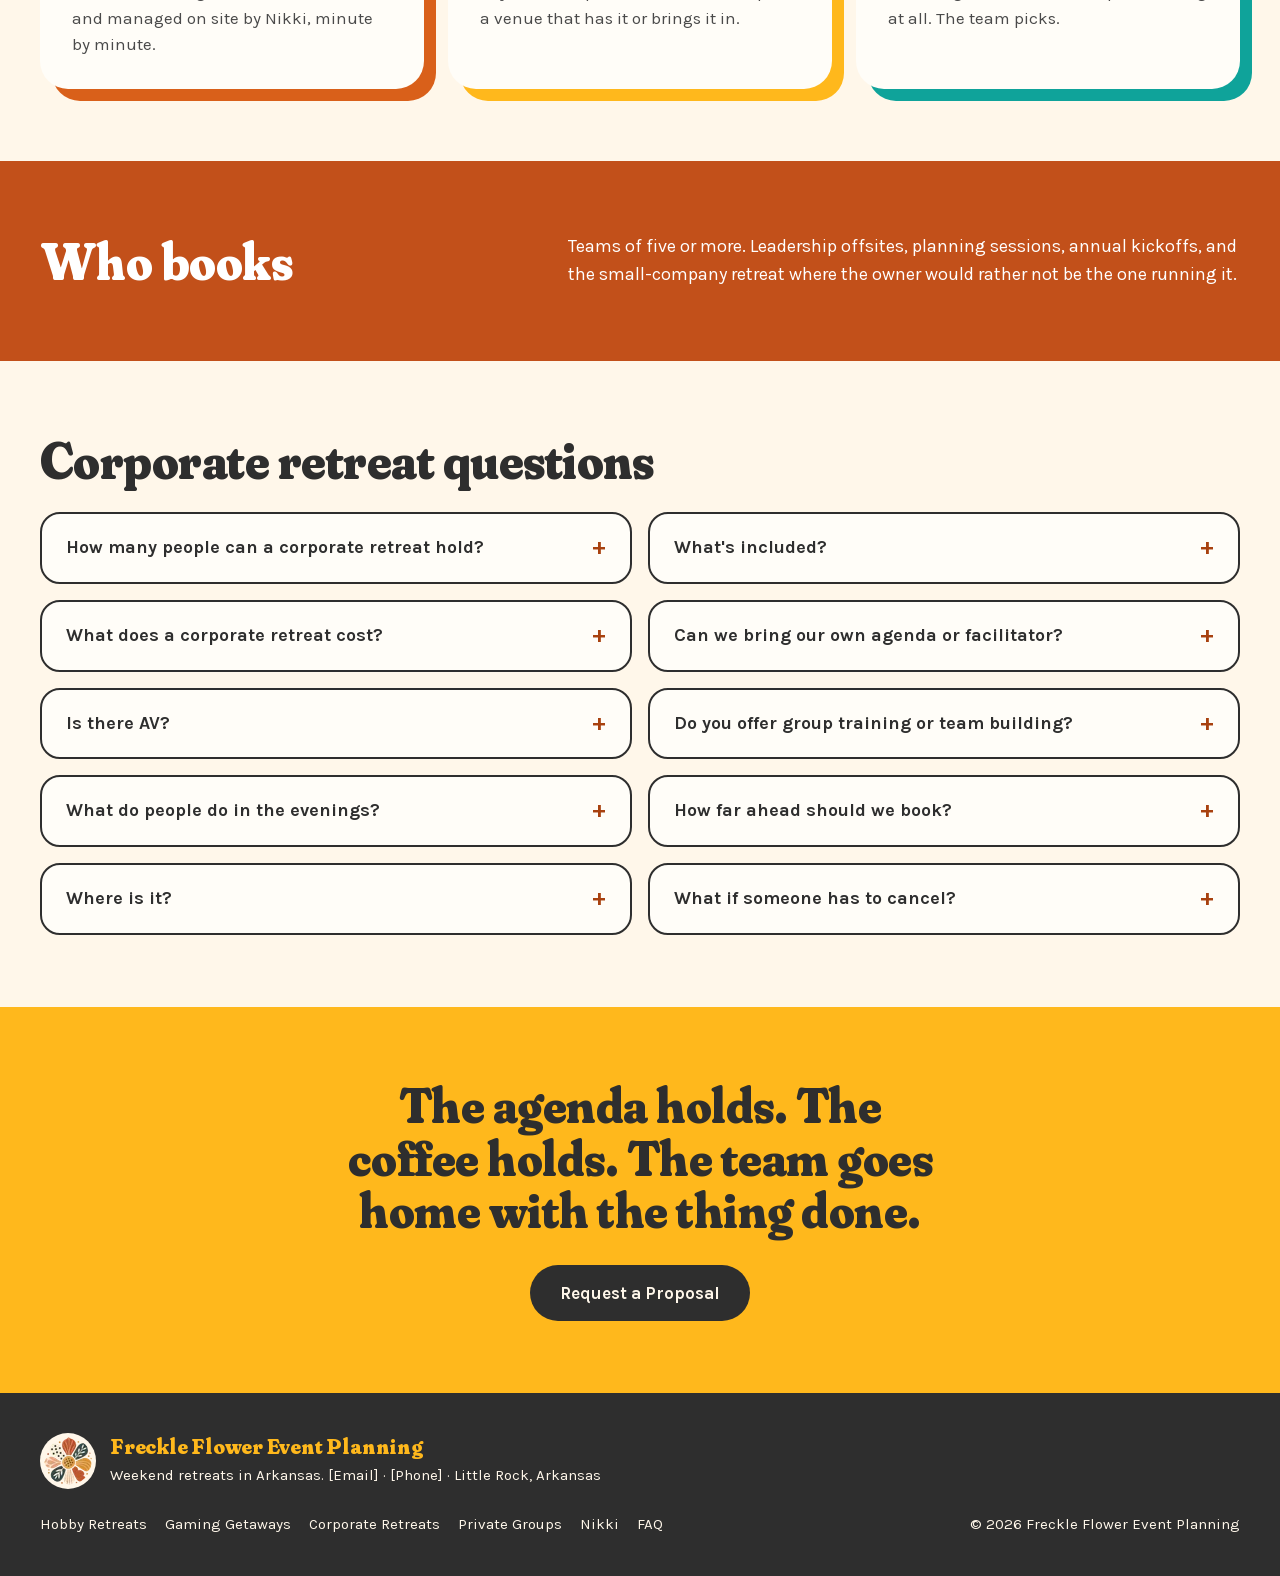
==== commit 09e19db3: "Say Nikki is based in Little Rock Footer location, a pill in Nikki's section, and LocalBusiness sche" ====
--- a/public/corporate-retreats.html
+++ b/public/corporate-retreats.html
@@ -224,7 +224,7 @@
 </main>
 <footer class="footer">
 <div class="wrap footer-inner">
-<div class="footer-id"><img class="footer-flower" src="assets/img/brand/flower-96.webp" srcset="assets/img/brand/flower-48.webp 1x, assets/img/brand/flower-96.webp 2x" width="56" height="56" alt="" loading="lazy" decoding="async"><div><div class="display footer-brand">Freckle Flower Event Planning</div><div>Weekend retreats in Arkansas. [Email] · [Phone] · Arkansas</div></div></div>
+<div class="footer-id"><img class="footer-flower" src="assets/img/brand/flower-96.webp" srcset="assets/img/brand/flower-48.webp 1x, assets/img/brand/flower-96.webp 2x" width="56" height="56" alt="" loading="lazy" decoding="async"><div><div class="display footer-brand">Freckle Flower Event Planning</div><div>Weekend retreats in Arkansas. [Email] · [Phone] · Little Rock, Arkansas</div></div></div>
 <nav class="footer-links"><a href="hobby-retreats.html">Hobby Retreats</a><a href="gaming-getaways.html">Gaming Getaways</a><a href="corporate-retreats.html">Corporate Retreats</a><a href="private-groups.html">Private Groups</a><a href="index.html#nikki">Nikki</a><a href="faq.html">FAQ</a></nav>
 <div>© 2026 Freckle Flower Event Planning</div>
 </div>
